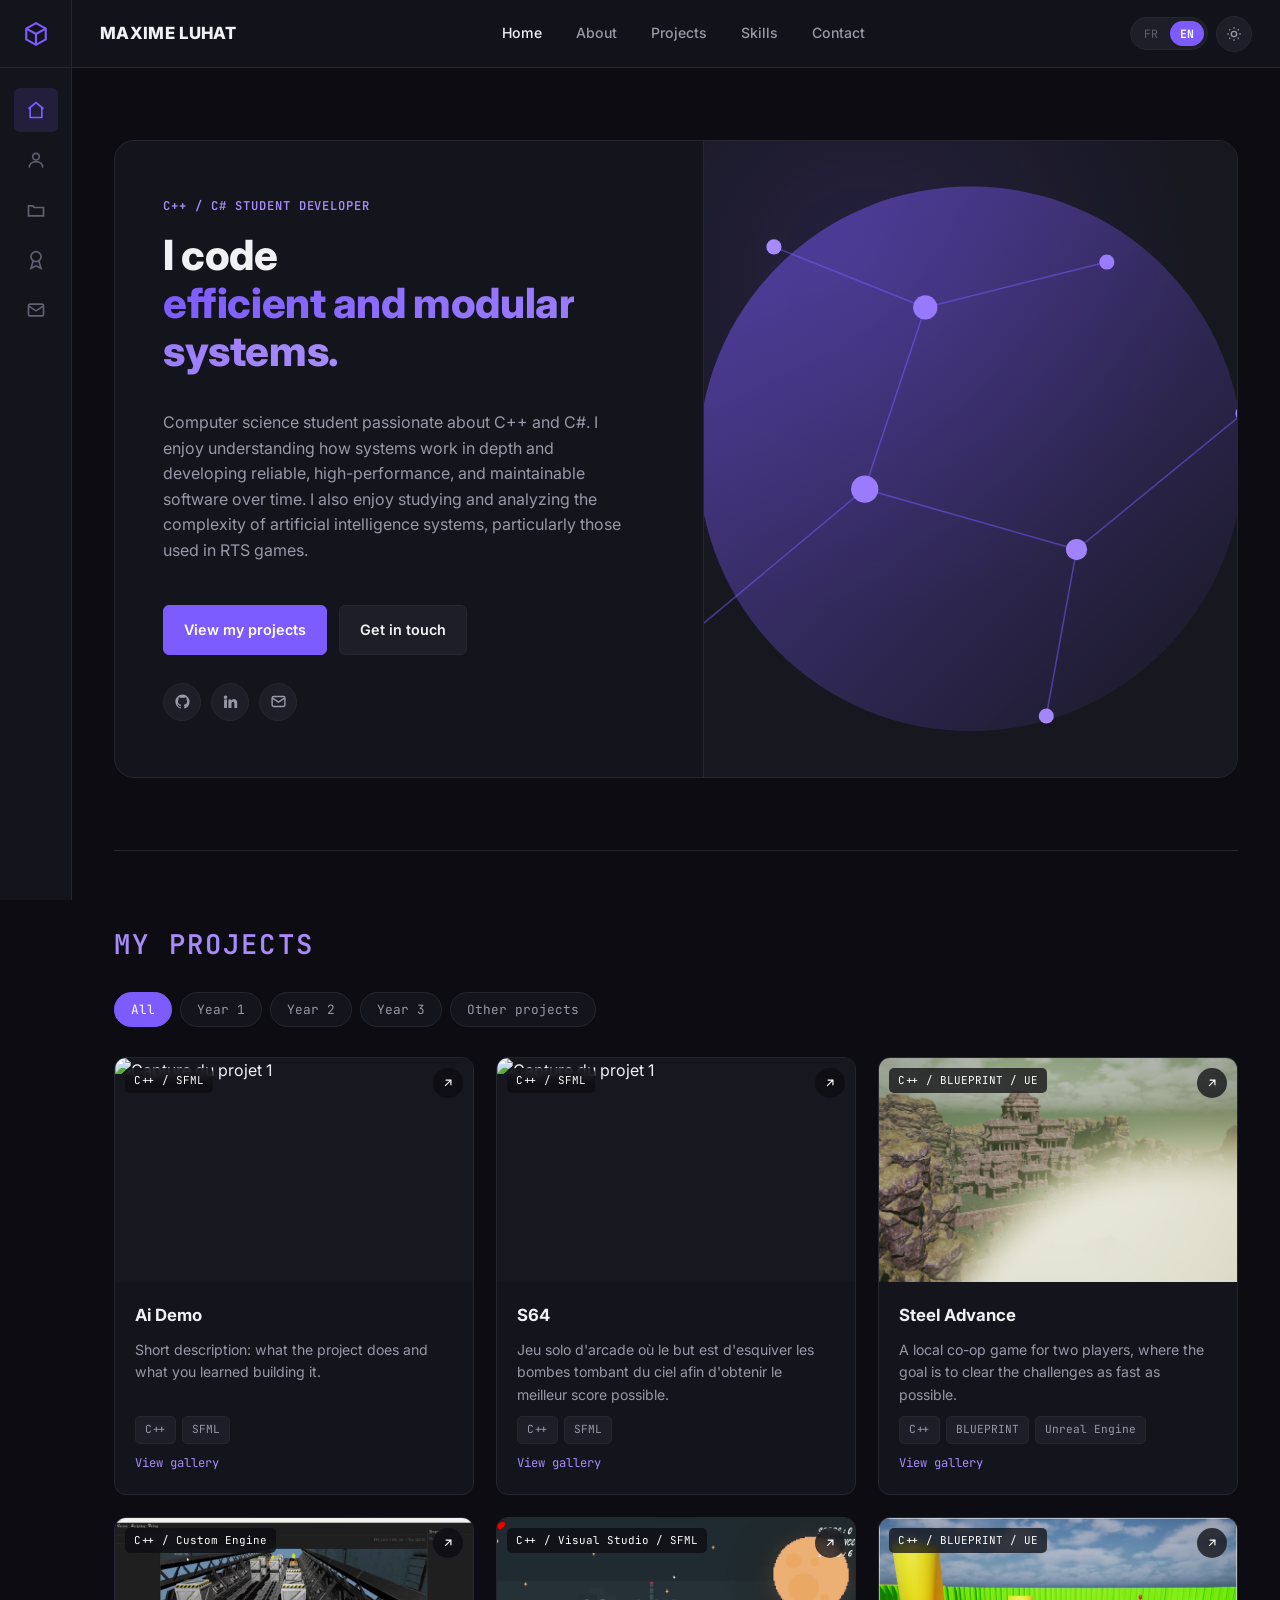
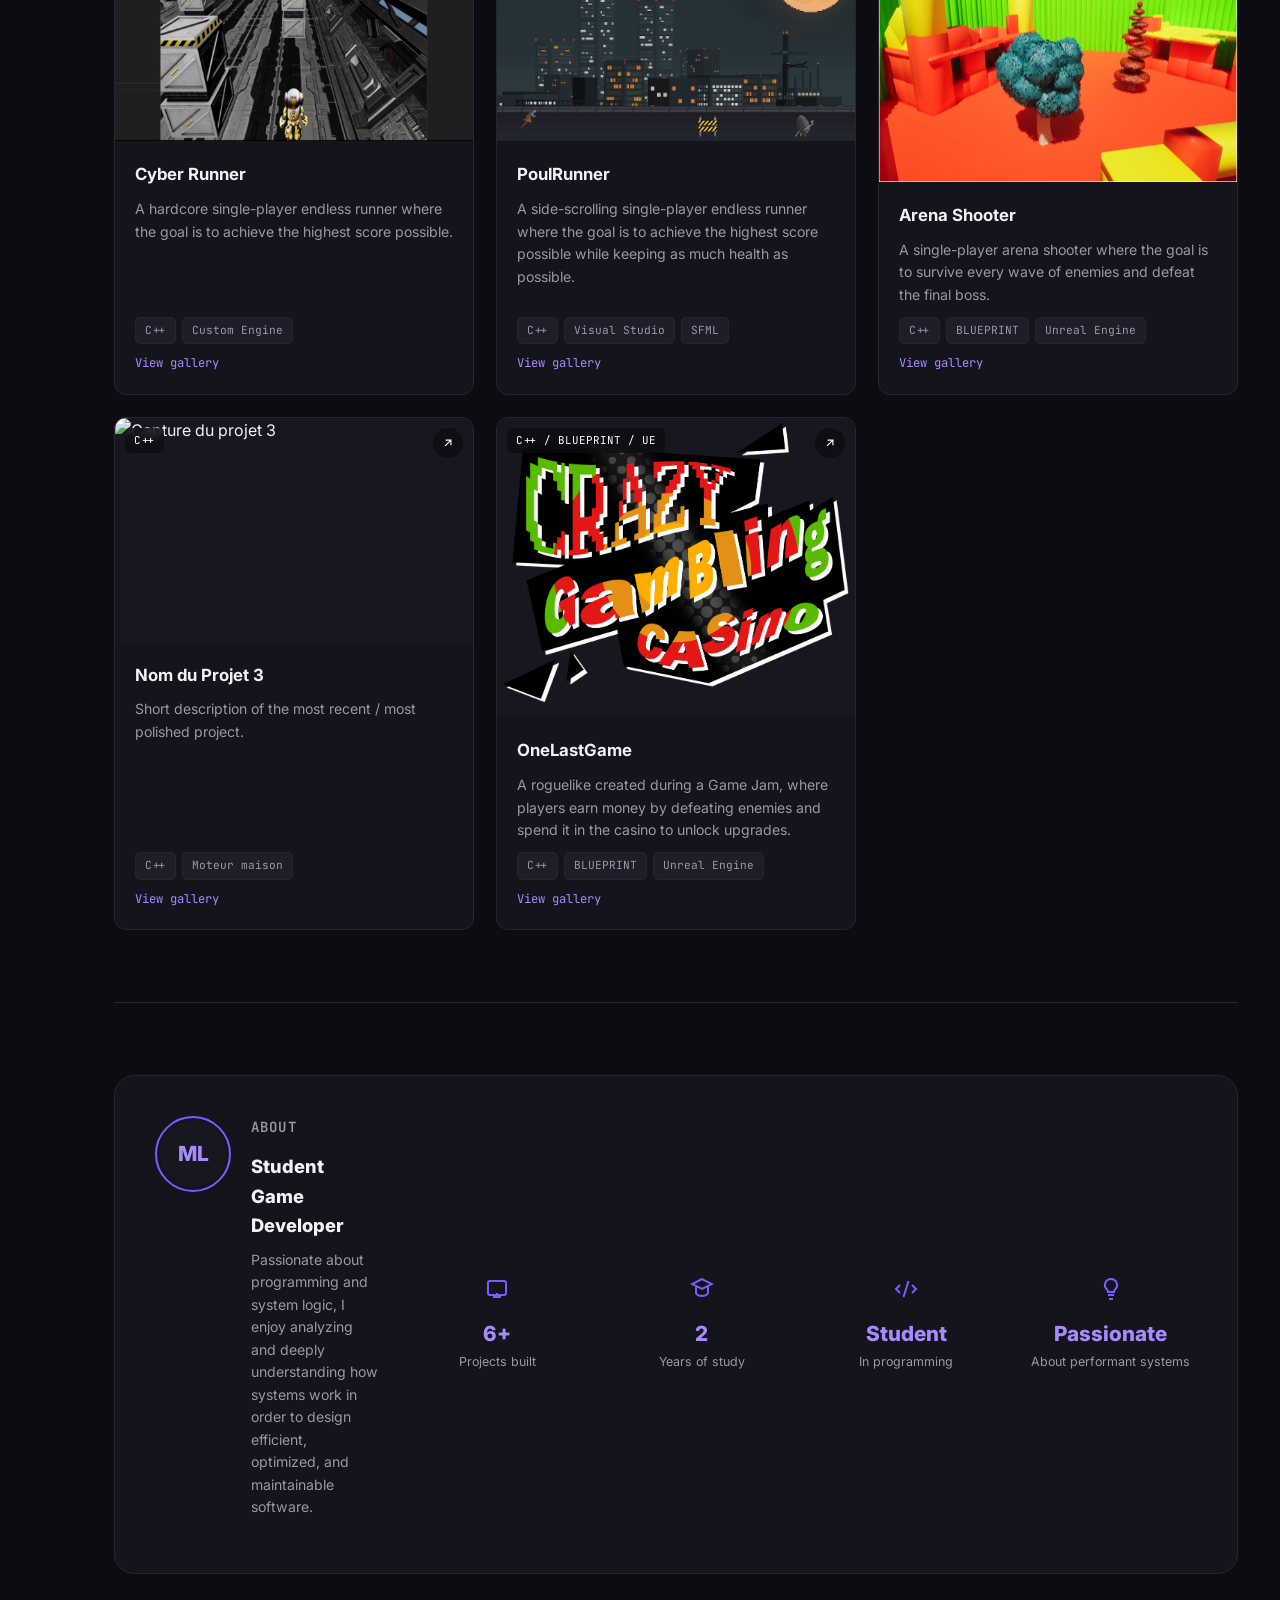
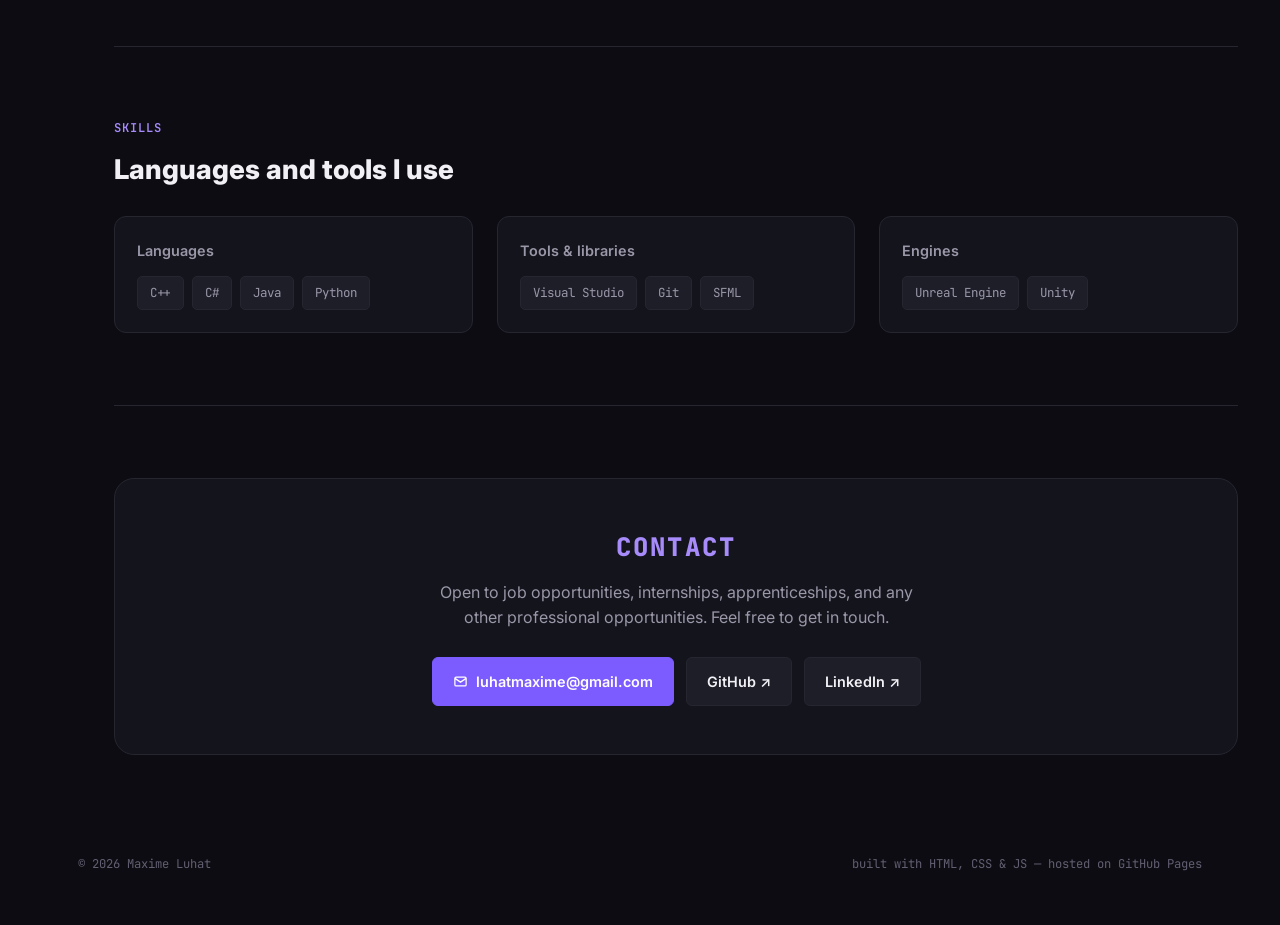
==== index.html @ df5ea6ba "Update project details and add new projects" ====
<!DOCTYPE html>
<html lang="fr">
<head>
<meta charset="UTF-8">
<meta name="viewport" content="width=device-width, initial-scale=1.0">
<title>Maxime Luhat — Développeur C++ / C#</title>
<meta name="description" content="Portfolio de Maxime Luhat — projets réalisés en C++ et C# durant mes années d'études.">

<link rel="preconnect" href="https://fonts.googleapis.com">
<link rel="preconnect" href="https://fonts.gstatic.com" crossorigin>
<link href="https://fonts.googleapis.com/css2?family=Inter:wght@400;500;600;700;800&family=JetBrains+Mono:wght@400;500;600;700&display=swap" rel="stylesheet">

<link rel="stylesheet" href="style.css">
</head>
<body>


<aside class="sidebar">
  <div class="sidebar-logo">
    <svg viewBox="0 0 24 24" fill="none" stroke="currentColor" stroke-width="2"><path d="M12 2 3 7v10l9 5 9-5V7z"/><path d="M3 7l9 5 9-5M12 12v10"/></svg>
  </div>
  <nav class="sidebar-nav" aria-label="Navigation rapide">
    <a class="side-link active" href="#hero" data-target="hero" aria-label="Accueil">
      <svg viewBox="0 0 24 24" fill="none" stroke="currentColor" stroke-width="2"><path d="M3 10.5 12 3l9 7.5"/><path d="M5 9.5V21h14V9.5"/></svg>
    </a>
    <a class="side-link" href="#about" data-target="about" aria-label="À propos">
      <svg viewBox="0 0 24 24" fill="none" stroke="currentColor" stroke-width="2"><circle cx="12" cy="8" r="4"/><path d="M4 21c0-4.4 3.6-7 8-7s8 2.6 8 7"/></svg>
    </a>
    <a class="side-link" href="#projects" data-target="projects" aria-label="Projets">
      <svg viewBox="0 0 24 24" fill="none" stroke="currentColor" stroke-width="2"><path d="M3 7h5l2 2h11v10H3z"/></svg>
    </a>
    <a class="side-link" href="#skills" data-target="skills" aria-label="Compétences">
      <svg viewBox="0 0 24 24" fill="none" stroke="currentColor" stroke-width="2"><circle cx="12" cy="8" r="6"/><path d="M8.5 13.5 6 22l6-3 6 3-2.5-8.5"/></svg>
    </a>
    <a class="side-link" href="#contact" data-target="contact" aria-label="Contact">
      <svg viewBox="0 0 24 24" fill="none" stroke="currentColor" stroke-width="2"><rect x="3" y="5" width="18" height="14" rx="2"/><path d="m3 7 9 6 9-6"/></svg>
    </a>
  </nav>
</aside>


<header class="topbar">
  <div class="brand">MAXIME LUHAT</div>

  <nav class="topnav" aria-label="Navigation principale">
    <a href="#hero" data-target="hero" class="active" data-i18n="nav.home">Accueil</a>
    <a href="#about" data-target="about" data-i18n="nav.about">À propos</a>
    <a href="#projects" data-target="projects" data-i18n="nav.projects">Projets</a>
    <a href="#skills" data-target="skills" data-i18n="nav.skills">Compétences</a>
    <a href="#contact" data-target="contact" data-i18n="nav.contact">Contact</a>
  </nav>

  <div class="topbar-actions">
    <div class="lang-group" role="group" aria-label="Choix de la langue">
      <button class="lang-btn active" data-lang="fr" aria-pressed="true">FR</button>
      <button class="lang-btn" data-lang="en" aria-pressed="false">EN</button>
    </div>
    <button class="icon-btn" id="themeToggle" aria-label="Changer de thème">
      <svg viewBox="0 0 24 24" fill="none" stroke="currentColor" stroke-width="2"><circle cx="12" cy="12" r="4"/><path d="M12 2v2M12 20v2M4.9 4.9l1.4 1.4M17.7 17.7l1.4 1.4M2 12h2M20 12h2M4.9 19.1l1.4-1.4M17.7 6.3l1.4-1.4"/></svg>
    </button>
    <button class="menu-toggle" id="menuToggle" aria-label="Ouvrir le menu">
      <svg viewBox="0 0 24 24" fill="none" stroke="currentColor" stroke-width="2"><path d="M3 6h18M3 12h18M3 18h18"/></svg>
    </button>
  </div>
</header>

<main>
  <div class="wrap">


    <section id="hero">
      <div class="hero-panel">
        <div class="hero-text">
          <p class="eyebrow" data-i18n="hero.eyebrow">étudiant développeur c++ / c#</p>
          <h1 class="hero-title">
            <span data-i18n="hero.titleLine1">Je programme des</span><br>
            <span class="accent" data-i18n="hero.titleLine2">systèmes efficaces et modulaires</span>
          </h1>
          <p class="hero-desc" data-i18n="hero.desc">
           Étudiant en développement, passionné par le C++ et le C#. J'aime comprendre le fonctionnement des systèmes en profondeur et développer des programmes fiables, performants et maintenables dans le temps. 
           J'apprécie également étudier et analyser la complexité des logiques d'intelligence artificielle, en particulier celles des RTS.
          </p>

          <div class="cta-row">
            <a class="btn primary" href="#projects" data-target="projects" data-i18n="hero.ctaProjects">
              Voir mes projets
              <svg viewBox="0 0 24 24" fill="none" stroke="currentColor" stroke-width="2"><path d="M5 12h14M13 6l6 6-6 6"/></svg>
            </a>
            <a class="btn" href="#contact" data-target="contact" data-i18n="hero.ctaContact">
              Me contacter
              <svg viewBox="0 0 24 24" fill="none" stroke="currentColor" stroke-width="2"><rect x="3" y="5" width="18" height="14" rx="2"/><path d="m3 7 9 6 9-6"/></svg>
            </a>
          </div>

          <div class="social-row">
            <a href="https://github.com/Et3Aracno" target="_blank" rel="noopener" aria-label="GitHub">
              <svg viewBox="0 0 24 24" fill="currentColor"><path d="M12 2C6.48 2 2 6.58 2 12.25c0 4.53 2.87 8.37 6.84 9.73.5.1.68-.22.68-.5v-1.94c-2.78.62-3.37-1.36-3.37-1.36-.46-1.2-1.11-1.52-1.11-1.52-.91-.64.07-.63.07-.63 1 .07 1.53 1.05 1.53 1.05.9 1.57 2.34 1.12 2.91.86.09-.66.35-1.12.63-1.38-2.22-.26-4.56-1.14-4.56-5.06 0-1.12.39-2.03 1.03-2.75-.1-.26-.45-1.31.1-2.72 0 0 .84-.28 2.75 1.05a9.3 9.3 0 0 1 5 0c1.91-1.33 2.75-1.05 2.75-1.05.55 1.41.2 2.46.1 2.72.64.72 1.03 1.63 1.03 2.75 0 3.93-2.34 4.79-4.57 5.05.36.32.68.94.68 1.9v2.82c0 .28.18.61.69.5A10.26 10.26 0 0 0 22 12.25C22 6.58 17.52 2 12 2z"/></svg>
            </a>
            <a href="https://linkedin.com/in/maxime-luhat-8058b531a" target="_blank" rel="noopener" aria-label="LinkedIn">
              <svg viewBox="0 0 24 24" fill="currentColor"><path d="M4.98 3.5a2.5 2.5 0 1 1 0 5 2.5 2.5 0 0 1 0-5zM3 9h4v12H3zM9 9h3.8v1.7h.1c.53-.95 1.83-1.95 3.77-1.95 4.03 0 4.78 2.55 4.78 5.87V21h-4v-5.7c0-1.36-.02-3.1-1.9-3.1-1.9 0-2.2 1.47-2.2 3v5.8H9z"/></svg>
            </a>
            <a href="mailto:luhatmaxime@gmail.com" aria-label="Email">
              <svg viewBox="0 0 24 24" fill="none" stroke="currentColor" stroke-width="2"><rect x="3" y="5" width="18" height="14" rx="2"/><path d="m3 7 9 6 9-6"/></svg>
            </a>
          </div>
        </div>

        <div class="hero-visual" aria-hidden="true">
          <svg viewBox="0 0 500 420" preserveAspectRatio="xMidYMid slice">
            <defs>
              <linearGradient id="g1" x1="0" y1="0" x2="1" y2="1">
                <stop offset="0" stop-color="#7c5cff" stop-opacity="0.55"/>
                <stop offset="1" stop-color="#7c5cff" stop-opacity="0"/>
              </linearGradient>
            </defs>
            <g opacity="0.5" stroke="#7c5cff" stroke-width="1">
              <line x1="60" y1="330" x2="180" y2="230"/>
              <line x1="180" y1="230" x2="320" y2="270"/>
              <line x1="180" y1="230" x2="220" y2="110"/>
              <line x1="320" y1="270" x2="430" y2="180"/>
              <line x1="220" y1="110" x2="340" y2="80"/>
              <line x1="220" y1="110" x2="120" y2="70"/>
              <line x1="320" y1="270" x2="300" y2="380"/>
            </g>
            <g fill="#a78bfa">
              <circle cx="60" cy="330" r="6"/>
              <circle cx="180" cy="230" r="9"/>
              <circle cx="320" cy="270" r="7"/>
              <circle cx="430" cy="180" r="5"/>
              <circle cx="220" cy="110" r="8"/>
              <circle cx="340" cy="80" r="5"/>
              <circle cx="120" cy="70" r="5"/>
              <circle cx="300" cy="380" r="5"/>
            </g>
            <circle cx="250" cy="210" r="180" fill="url(#g1)"/>
          </svg>
        </div>
      </div>
    </section>


    <section id="projects" class="section-border">
      <p class="eyebrow" data-i18n="projects.eyebrow" style="font-size: 1.7rem;">mes projets</p>

      <div class="filter-row" role="group" aria-label="Filtrer par année">
        <button class="filter-btn active" data-year="all" data-i18n="filter.all">Tous</button>
        <button class="filter-btn" data-year="1" data-i18n="filter.year1">Année 1</button>
        <button class="filter-btn" data-year="2" data-i18n="filter.year2">Année 2</button>
        <button class="filter-btn" data-year="3" data-i18n="filter.year3">Année 3</button>
        <button class="filter-btn" data-year="autre" data-i18n="filter.other">Autres projets</button>
      </div>

      <div class="project-grid" id="projectGrid">

        <!-- Projet — Année 1 -->
        <article class="project-card" data-year="1">
          <div class="project-thumb">
            <img src="Assets/Ai GamePic.png" alt="Capture du projet 1">
            <span class="badge">C++ / SFML</span>
            <a class="ext-link" href="https://github.com/Et3Aracno/IA.git" target="_blank" rel="noopener" aria-label="Voir le dépôt GitHub">
              <svg viewBox="0 0 24 24" fill="none" stroke="currentColor" stroke-width="2"><path d="M7 17 17 7M8 7h9v9"/></svg>
            </a>
          </div>
          <div class="project-body">
          <h3>Ai Demo</h3>
            <p data-i18n="year1.p1.desc">Jeu solo mettant en œuvre différents comportements d’intelligence artificielle, notamment les Behavior Trees (BT), les Finite State Machines (FSM) et le pathfinding.</p>
            <div class="tag-row">
              <span class="tag">C++</span>
              <span class="tag">SFML</span>
            </div>
            <details>
              <summary class="media-toggle" data-i18n="projects.gallery">Voir la galerie</summary>
              <div class="project-media">
                <video src="Assets/Ai Game Demo.mp4" controls width="500"></video>
              </div>
            </details>
          </div>
        </article>


               <article class="project-card" data-year="1">
          <div class="project-thumb">
            <img src="Assets/S64 MainMenu.png" alt="Capture du projet 1">
            <span class="badge">C++ / SFML</span>
            <a class="ext-link" href="https://github.com/Et3Aracno/S64-BOMB-DODGE.git" target="_blank" rel="noopener" aria-label="Voir le dépôt GitHub">
              <svg viewBox="0 0 24 24" fill="none" stroke="currentColor" stroke-width="2"><path d="M7 17 17 7M8 7h9v9"/></svg>
            </a>
          </div>
          <div class="project-body">
          <h3>S64</h3>
            <p data-i18n="year1.p2.desc">Jeu solo d'arcade où le but est d'esquiver les bombes tombant du ciel afin d'obtenir le meilleur score possible. </p>
            <div class="tag-row">
              <span class="tag">C++</span>
              <span class="tag">SFML</span>
            </div>
            <details>
              <summary class="media-toggle" data-i18n="projects.gallery">Voir la galerie</summary>
              <div class="project-media">
                <video src="Assets/S64 Game Demo.mp4" controls width="500"></video>
                <img src="Assets/S64 InGamePic.png" alt="Map part 1" width="500" >
                <img src="Assets/S64 GameOver.png" alt="Map part 1" width="500" >
              </div>
            </details>
          </div>
        </article>

        

        <!-- Projet — Année 2 -->
        <article class="project-card" data-year="2">
          <div class="project-thumb">
            <img src="Assets/Map-2.png" alt="Map picture">
            <span class="badge">C++ / BLUEPRINT / UE </span>
            <a class="ext-link" href="https://github.com/Et3Aracno/Maxime-Luhat-Multi.git" target="_blank" rel="noopener" aria-label="Voir le dépôt GitHub">
              <svg viewBox="0 0 24 24" fill="none" stroke="currentColor" stroke-width="2"><path d="M7 17 17 7M8 7h9v9"/></svg>
            </a>
          </div>
          <div class="project-body">
            <h3>Steel Advance</h3>
            <p data-i18n="year2.p1.desc">Jeu coopératif en local à deux joueurs, où le but est d'enchaîner les épreuves le plus vite possible.</p>
            <div class="tag-row">
              <span class="tag">C++</span>
              <span class="tag">BLUEPRINT</span>
               <span class="tag">Unreal Engine</span>
            </div>
            <details>
              <summary class="media-toggle" data-i18n="projects.gallery">Voir la galerie</summary>
              <div class="project-media">
                    <video src="Assets/DEMO-MultiCoop.mp4" controls width="500"></video>
                    <video src="Assets/Skin-Demo.mp4" controls width="500"></video>
                    <img src="Assets/Map-1.png" alt="Map part 1" width="500" >
                    <img src="Assets/Skins.png" alt="Skin Preview Picture" width="500">
              </div>
            </details>
          </div>
        </article>


           <article class="project-card" data-year="2">
          <div class="project-thumb">
            <img src="Assets/Cyber Runner InGamePic.png" alt="Map picture">
            <span class="badge">C++ / Custom Engine</span>
            <a class="ext-link" href="https://github.com/Et3Aracno/Cyber_Runner.git" target="_blank" rel="noopener" aria-label="Voir le dépôt GitHub">
              <svg viewBox="0 0 24 24" fill="none" stroke="currentColor" stroke-width="2"><path d="M7 17 17 7M8 7h9v9"/></svg>
            </a>
          </div>
          <div class="project-body">
            <h3>Cyber Runner</h3>
            <p data-i18n="year2.p2.desc">Jeu solo de type endless runner hardcore où l'objectif est d'obtenir le meilleur score possible.</p>
            <div class="tag-row">
              <span class="tag">C++</span>
              <span class="tag">Custom Engine</span>
            </div>
            <details>
              <summary class="media-toggle" data-i18n="projects.gallery">Voir la galerie</summary>
              <div class="project-media">
                    <video src="Assets/Cyber-Runner-Demo.mp4" controls width="500"></video>
                    <img src="Assets/Cyber Runner GameOver.png" alt="GameOver" width="500">
              </div>
            </details>
          </div>
        </article>
        
           <article class="project-card" data-year="2">
          <div class="project-thumb">
            <img src="Assets/PoulRunner InGamePic.png" alt="Map picture">
            <span class="badge">C++ / Visual Studio / SFML </span>
            <a class="ext-link" href="https://github.com/Et3Aracno/PoulRunner.git" target="_blank" rel="noopener" aria-label="Voir le dépôt GitHub">
              <svg viewBox="0 0 24 24" fill="none" stroke="currentColor" stroke-width="2"><path d="M7 17 17 7M8 7h9v9"/></svg>
            </a>
          </div>
          <div class="project-body">
            <h3>PoulRunner</h3>
            <p data-i18n="year2.p3.desc">Jeu solo de type endless runner horizontal où l'objectif est d'obtenir le meilleur score possible tout en conservant le plus de points de vie possible.</p>
            <div class="tag-row">
              <span class="tag">C++</span>
              <span class="tag">Visual Studio</span>
              <span class="tag">SFML</span>
            </div>
            <details>
              <summary class="media-toggle" data-i18n="projects.gallery">Voir la galerie</summary>
              <div class="project-media">
                    <video src="Assets/PoulRunner-Demo.mp4" controls width="500"></video>
                    <img src="Assets/PoulRunner Main Menu.png" alt="Main Menu" width="500">
                    <img src="Assets/PoulRunner InGame Menu.png" alt="In Game Menu" width="500">
                    <img src="Assets/PoulRunner GameOver.png" alt="In Game Menu" width="500">
              </div>
            </details>
          </div>
        </article>

        
<article class="project-card" data-year="2">
          <div class="project-thumb">
            <img src="Assets/ArenaPreview.png" alt="Map picture">
            <span class="badge">C++ / BLUEPRINT / UE  </span>
            <a class="ext-link" href="https://github.com/Et3Aracno/ArenaShooter_2025.git" target="_blank" rel="noopener" aria-label="Voir le dépôt GitHub">
              <svg viewBox="0 0 24 24" fill="none" stroke="currentColor" stroke-width="2"><path d="M7 17 17 7M8 7h9v9"/></svg>
            </a>
          </div>
          <div class="project-body">
            <h3>Arena Shooter</h3>
            <p data-i18n="year2.p4.desc">Jeu solo de type arena shooter où l'objectif est de vaincre toutes les vagues d'ennemis ainsi que le boss final.</p>
            <div class="tag-row">
              <span class="tag">C++</span>
              <span class="tag">BLUEPRINT</span>
              <span class="tag">Unreal Engine</span>
            </div>
            <details>
              <summary class="media-toggle" data-i18n="projects.gallery">Voir la galerie</summary>
              <div class="project-media">
                    <video src="Assets/Boss.mp4" controls width="500"></video>
                    <video src="Assets/WAVE.mp4" controls width="500"></video>
                    <img src="Assets/BossMap.png" alt="Main Menu" width="500">
                    <img src="Assets/WaveMap.png" alt="In Game Menu" width="500">
              </div>
            </details>
          </div>
        </article>

        
        <!-- Projet — Année 3 -->
        <article class="project-card" data-year="3">
          <div class="project-thumb">
            <img src="assets/annee3-projet1-1.jpg" alt="Capture du projet 3">
            <span class="badge">C++</span>
            <a class="ext-link" href="https://github.com/ton-pseudo/nom-du-repo" target="_blank" rel="noopener" aria-label="Voir le dépôt GitHub">
              <svg viewBox="0 0 24 24" fill="none" stroke="currentColor" stroke-width="2"><path d="M7 17 17 7M8 7h9v9"/></svg>
            </a>
          </div>
          <div class="project-body">
            <h3>Nom du Projet 3</h3>
            <p data-i18n="year3.p1.desc">Courte description du projet le plus récent / le plus abouti.</p>
            <div class="tag-row">
              <span class="tag">C++</span>
              <span class="tag">Moteur maison</span>
            </div>
            <details>
              <summary class="media-toggle" data-i18n="projects.gallery">Voir la galerie</summary>
              <div class="project-media">
                <video controls src="assets/annee3-projet1-demo.mp4"></video>
              </div>
            </details>
          </div>
        </article>

        <!-- Projet — Autres projets (perso, hors cursus) -->
        <article class="project-card" data-year="autre">
          <div class="project-thumb">
            <img src="Assets/OneLastGame Logo.png" alt="Capture du projet perso">
            <span class="badge">C++ / BLUEPRINT / UE  </span>
            <a class="ext-link" href="https://github.com/Et3Aracno/OneLastGame.git" target="_blank" rel="noopener" aria-label="Voir le dépôt GitHub">
              <svg viewBox="0 0 24 24" fill="none" stroke="currentColor" stroke-width="2"><path d="M7 17 17 7M8 7h9v9"/></svg>
            </a>
          </div>
          <div class="project-body">
            <h3>OneLastGame</h3>
            <p data-i18n="other.p1.desc">Roguelike développé dans le cadre d'une Game Jam, où le joueur doit éliminer un maximum d'ennemis afin de gagner de l'argent à dépenser dans le casino pour obtenir des améliorations.</p>
            <div class="tag-row">
              <span class="tag">C++</span>
              <span class="tag">BLUEPRINT</span>
              <span class="tag">Unreal Engine</span>
            </div>
            <details>
              <summary class="media-toggle" data-i18n="projects.gallery">Voir la galerie</summary>
              <div class="project-media">
                <video src="Assets/OneLastGame Demo1.mp4" controls width="500"></video>
                <video src="Assets/OneLastGame Demo2.mp4" controls width="500"></video>
              </div>
            </details>
          </div>
        </article>
           
      </div>
    </section>

    <section id="about" class="section-border">
      <div class="about-panel">
        <div class="about-main">
          <div class="avatar"><div class="avatar-inner">ML</div></div>
          <div>
            <p class="eyebrow" data-i18n="about.eyebrow">à propos</p>
            <h3 data-i18n="about.title">Étudiant développeur de jeux vidéo</h3>
            <p data-i18n="about.desc">Passionné par la programmation et la logique des systèmes, j'aime analyser et comprendre leur fonctionnement en profondeur afin de concevoir des programmes efficaces, optimisés et maintenables.</p>
          </div>
        </div>

        <div class="stat">
          <svg viewBox="0 0 24 24" fill="none" stroke="currentColor" stroke-width="2"><rect x="3" y="4" width="18" height="14" rx="2"/><path d="M8 20h8M12 16v4"/></svg>
          <div class="num">6+</div>
          <div class="label" data-i18n="about.stat1">Projets réalisés</div>
        </div>
        <div class="stat">
          <svg viewBox="0 0 24 24" fill="none" stroke="currentColor" stroke-width="2"><path d="M12 2 2 7l10 5 10-5-10-5z"/><path d="M6 10v6c0 1.5 3 3 6 3s6-1.5 6-3v-6"/></svg>
          <div class="num">2</div>
          <div class="label" data-i18n="about.stat2">Années d'études</div>
        </div>
        <div class="stat">
          <svg viewBox="0 0 24 24" fill="none" stroke="currentColor" stroke-width="2"><path d="m18 16 4-4-4-4M6 8l-4 4 4 4M14.5 4l-5 16"/></svg>
          <div class="num" data-i18n="about.stat3num">Étudiant</div>
          <div class="label" data-i18n="about.stat3">En programmation</div>
        </div>
        <div class="stat">
          <svg viewBox="0 0 24 24" fill="none" stroke="currentColor" stroke-width="2"><path d="M9 18h6M10 22h4M12 2a6 6 0 0 0-4 10.5c.6.6 1 1.4 1 2.5h6c0-1.1.4-1.9 1-2.5A6 6 0 0 0 12 2z"/></svg>
          <div class="num" data-i18n="about.stat4num">Passionné</div>
          <div class="label" data-i18n="about.stat4">Par les systèmes performants</div>
        </div>
      </div>
    </section>

    
    <section id="skills" class="section-border">
      <p class="eyebrow" data-i18n="skills.eyebrow">compétences</p>
      <div class="section-head">
        <h2 data-i18n="skills.title">Langages et outils que j'utilise</h2>
      </div>

      <div class="skills-grid">
        <div class="skill-group">
          <h3 data-i18n="skills.langages">Langages</h3>
          <div class="skill-pills">
            <span class="tag">C++</span>
            <span class="tag">C#</span>
            <span class="tag">Java</span>
            <span class="tag">Python</span>
          </div>
        </div>
        <div class="skill-group">
          <h3 data-i18n="skills.outils">Outils &amp; bibliothèques</h3>
          <div class="skill-pills">
            <span class="tag">Visual Studio</span>
            <span class="tag">Git</span>
            <span class="tag">SFML</span>
          </div>
        </div>
        <div class="skill-group">
          <h3 data-i18n="skills.moteurs">Moteurs</h3>
          <div class="skill-pills">
            <span class="tag">Unreal Engine</span>
            <span class="tag">Unity</span>
          </div>
        </div>
      </div>
    </section>

   
    <section id="contact" class="section-border">
      <div class="contact-panel">
        <h2 class="eyebrow" data-i18n="contact.eyebrow">contact</h2>
        <p data-i18n="contact.desc">Ouvert aux opportunités, aux stages, aux alternances ainsi qu'à toute autre proposition professionnelle. N'hésitez pas à me contacter.</p>
        <div class="contact-links">
          <a class="btn primary" href="luhatmaxime@gmail.com">
            <svg viewBox="0 0 24 24" fill="none" stroke="currentColor" stroke-width="2"><rect x="3" y="5" width="18" height="14" rx="2"/><path d="m3 7 9 6 9-6"/></svg>
            luhatmaxime@gmail.com
          </a>
          <a class="btn" href="https://github.com/Et3Aracno" target="_blank" rel="noopener">GitHub ↗</a>
          <a class="btn" href="https://linkedin.com/in/maxime-luhat-8058b531a" target="_blank" rel="noopener">LinkedIn ↗</a>
        </div>
      </div>
    </section>

  </div>
</main>

<footer>
  <div class="wrap" style="display:flex; justify-content:space-between; flex-wrap:wrap; gap:8px; width:100%;">
    <span>© <span id="year"></span> Maxime Luhat</span>
    <span data-i18n="footer.built">construit avec HTML, CSS &amp; JS — hébergé sur GitHub Pages</span>
  </div>
</footer>
     
<script src="lang.js"></script>
<script src="script.js"></script>
</body>
</html>
---- style.css ----
:root{
  --bg: #0c0c12;
  --bg-elevated: #14141c;
  --bg-card: #17171f;
  --bg-hover: #1e1e29;
  --border: #262631;
  --text: #f1f0f5;
  --text-muted: #9a97a8;
  --text-dim: #635f72;
  --accent: #7c5cff;
  --accent-2: #a78bfa;
  --accent-soft: rgba(124,92,255,0.14);
  --accent-contrast: #ffffff;

  --font-heading: 'Inter', sans-serif;
  --font-body: 'Inter', sans-serif;
  --font-mono: 'JetBrains Mono', monospace;

  --radius-sm: 6px;
  --radius: 12px;
  --radius-lg: 20px;
  --maxw: 1180px;
  --sidebar-w: 72px;
  --topbar-h: 68px;
}

html[data-theme="light"]{
  --bg: #f7f6fb;
  --bg-elevated: #ffffff;
  --bg-card: #ffffff;
  --bg-hover: #f0eef9;
  --border: #e4e1ee;
  --text: #1a1825;
  --text-muted: #635f72;
  --text-dim: #9a97a8;
  --accent: #6d3ff5;
  --accent-2: #7c5cff;
  --accent-soft: rgba(109,63,245,0.09);
  --accent-contrast: #ffffff;
}

*{ box-sizing:border-box; }
html{ scroll-behavior:smooth; }
@media (prefers-reduced-motion: reduce){
  html{ scroll-behavior:auto; }
  *{ animation-duration:0.001ms !important; transition-duration:0.001ms !important; }
}

body{
  margin:0;
  background:var(--bg);
  color:var(--text);
  font-family:var(--font-body);
  line-height:1.6;
  transition:background 0.2s ease, color 0.2s ease;
}

a{ color:inherit; text-decoration:none; }
a:focus-visible, button:focus-visible{
  outline:2px solid var(--accent);
  outline-offset:3px;
  border-radius:4px;
}
button{ font-family:inherit; cursor:pointer; }

img, video{ max-width:100%; display:block; }


.sidebar{
  position:fixed;
  top:0; left:0; bottom:0;
  width:var(--sidebar-w);
  background:var(--bg-elevated);
  border-right:1px solid var(--border);
  display:flex;
  flex-direction:column;
  align-items:center;
  z-index:100;
}
.sidebar-logo{
  display:flex; align-items:center; justify-content:center;
  width:100%;
  height:var(--topbar-h);
  border-bottom:1px solid var(--border);
}
.sidebar-logo svg{ width:26px; height:26px; color:var(--accent); }
.sidebar-nav{
  display:flex;
  flex-direction:column;
  gap:6px;
  padding-top:20px;
}
.side-link{
  width:44px; height:44px;
  display:flex; align-items:center; justify-content:center;
  border-radius:var(--radius-sm);
  background:transparent;
  border:none;
  color:var(--text-dim);
}
.side-link svg{ width:20px; height:20px; }
.side-link:hover{ color:var(--text); background:var(--bg-hover); }
.side-link.active{ color:var(--accent); background:var(--accent-soft); }


.topbar{
  position:fixed;
  top:0;
  left:var(--sidebar-w);
  right:0;
  height:var(--topbar-h);
  z-index:90;
  display:flex;
  align-items:center;
  justify-content:space-between;
  padding:0 28px;
  background:color-mix(in srgb, var(--bg-elevated) 92%, transparent);
  backdrop-filter:blur(10px);
  border-bottom:1px solid var(--border);
}
.brand{
  font-family:var(--font-heading);
  font-weight:800;
  font-size:1.05rem;
  letter-spacing:0.02em;
  display:flex;
  align-items:center;
  gap:8px;
}
.brand .dot{ color:var(--accent); }

.topnav{ display:flex; gap:6px; }
.topnav a{
  font-size:0.88rem;
  font-weight:500;
  color:var(--text-muted);
  padding:8px 14px;
  border-radius:var(--radius-sm);
}
.topnav a:hover{ color:var(--text); background:var(--bg-hover); }
.topnav a.active{ color:var(--text); }

.topbar-actions{ display:flex; align-items:center; gap:8px; }
.icon-btn{
  width:36px; height:36px;
  display:flex; align-items:center; justify-content:center;
  border-radius:50%;
  background:var(--bg-hover);
  border:1px solid var(--border);
  color:var(--text-muted);
}
.icon-btn svg{ width:16px; height:16px; }
.icon-btn:hover{ color:var(--text); }

.lang-group{
  display:flex; gap:2px;
  background:var(--bg-hover);
  border:1px solid var(--border);
  border-radius:20px;
  padding:3px;
}
.lang-btn{
  font-family:var(--font-mono);
  font-size:0.72rem;
  color:var(--text-dim);
  background:transparent;
  border:none;
  padding:5px 10px;
  border-radius:16px;
}
.lang-btn.active{ background:var(--accent); color:#fff; font-weight:700; }

.menu-toggle{ display:none; }


main{
  margin-left:var(--sidebar-w);
  padding-top:var(--topbar-h);
}
.wrap{ max-width:var(--maxw); margin:0 auto; padding:0 28px; }

section{ padding:72px 0; }
.section-border{ border-top:1px solid var(--border); }

.eyebrow{
  font-family:var(--font-mono);
  font-size:0.76rem;
  font-weight:600;
  letter-spacing:0.08em;
  text-transform:uppercase;
  color:var(--accent-2);
  margin:0 0 10px;
}
h1,h2,h3{ font-family:var(--font-heading); margin:0; }


.hero-panel{
  background:var(--bg-elevated);
  border:1px solid var(--border);
  border-radius:var(--radius-lg);
  overflow:hidden;
  display:grid;
  grid-template-columns:1.1fr 1fr;
  align-items:stretch;
}
.hero-text{ padding:56px 48px; display:flex; flex-direction:column; justify-content:center; }
.hero-title{
  font-size:2.6rem;
  font-weight:800;
  line-height:1.15;
  letter-spacing:-0.01em;
  margin:6px 0 18px;
}
.hero-title .accent{
  background:linear-gradient(90deg, var(--accent), var(--accent-2));
  -webkit-background-clip:text;
  background-clip:text;
  color:transparent;
}
.hero-desc{ color:var(--text-muted); max-width:46ch; font-size:1rem; }

.cta-row{ display:flex; gap:12px; margin-top:26px; flex-wrap:wrap; }
.btn{
  font-size:0.9rem;
  font-weight:600;
  padding:12px 20px;
  border-radius:var(--radius-sm);
  border:1px solid var(--border);
  color:var(--text);
  background:var(--bg-hover);
  display:inline-flex; align-items:center; gap:8px;
}
.btn svg{ width:15px; height:15px; }
.btn:hover{ border-color:var(--accent); }
.btn.primary{ background:var(--accent); color:#fff; border-color:var(--accent); }
.btn.primary:hover{ filter:brightness(1.08); }

.social-row{ display:flex; gap:10px; margin-top:28px; }
.social-row a{
  width:38px; height:38px;
  display:flex; align-items:center; justify-content:center;
  border-radius:50%;
  background:var(--bg-hover);
  border:1px solid var(--border);
  color:var(--text-muted);
}
.social-row a svg{ width:17px; height:17px; }
.social-row a:hover{ color:var(--accent); border-color:var(--accent); }

.hero-visual{
  position:relative;
  background:
    radial-gradient(circle at 30% 20%, var(--accent-soft), transparent 55%),
    var(--bg-card);
  border-left:1px solid var(--border);
  min-height:380px;
}
.hero-visual svg{ width:100%; height:100%; display:block; }


.section-head{
  display:flex;
  align-items:flex-end;
  justify-content:space-between;
  flex-wrap:wrap;
  gap:12px;
  margin-bottom:8px;
}
.section-head h2{ font-size:1.7rem; font-weight:800; }
.section-link{ font-size:0.88rem; font-weight:600; color:var(--accent-2); white-space:nowrap; }
.section-link:hover{ text-decoration:underline; }

.filter-row{
  display:flex; gap:8px; flex-wrap:wrap;
  margin:26px 0 30px;
}
.filter-btn{
  font-family:var(--font-mono);
  font-size:0.8rem;
  padding:8px 16px;
  border-radius:20px;
  border:1px solid var(--border);
  background:var(--bg-elevated);
  color:var(--text-muted);
}
.filter-btn:hover{ color:var(--text); }
.filter-btn.active{ background:var(--accent); color:#fff; border-color:var(--accent); }

.project-grid{
  display:grid;
  grid-template-columns:repeat(3, 1fr);
  gap:22px;
}
.project-card{
  background:var(--bg-elevated);
  border:1px solid var(--border);
  border-radius:var(--radius);
  overflow:hidden;
  display:flex;
  flex-direction:column;
}
.project-thumb{ position:relative; aspect-ratio:16/10; background:var(--bg-card); }
.project-thumb img{ width:100%; height:100%; object-fit:cover; }
.badge{
  position:absolute; top:10px; left:10px;
  font-family:var(--font-mono);
  font-size:0.68rem;
  padding:4px 9px;
  border-radius:5px;
  background:rgba(12,12,18,0.75);
  color:#fff;
  backdrop-filter:blur(4px);
}
.ext-link{
  position:absolute; top:10px; right:10px;
  width:30px; height:30px;
  display:flex; align-items:center; justify-content:center;
  border-radius:50%;
  background:rgba(12,12,18,0.75);
  color:#fff;
  backdrop-filter:blur(4px);
}
.ext-link svg{ width:14px; height:14px; }
.ext-link:hover{ background:var(--accent); }

.project-body{ padding:20px; display:flex; flex-direction:column; gap:10px; flex:1; }
.project-body h3{ font-size:1.05rem; font-weight:700; }
.project-body p{ color:var(--text-muted); font-size:0.88rem; margin:0; flex:1; }

.tag-row{ display:flex; flex-wrap:wrap; gap:6px; }
.tag{
  font-family:var(--font-mono);
  font-size:0.7rem;
  padding:4px 9px;
  border-radius:5px;
  background:var(--bg-hover);
  border:1px solid var(--border);
  color:var(--text-muted);
}

.media-toggle{
  font-family:var(--font-mono);
  font-size:0.76rem;
  color:var(--accent-2);
  cursor:pointer;
  list-style:none;
}
.media-toggle::-webkit-details-marker{ display:none; }
.media-toggle:hover{ text-decoration:underline; }
.project-media{
  display:flex; flex-wrap:wrap; gap:8px;
  margin-top:10px;
}
.project-media img{
  width:120px; aspect-ratio:16/10; object-fit:cover;
  border-radius:5px; border:1px solid var(--border);
}
.project-media video, .project-media iframe{
  width:100%; max-width:320px; aspect-ratio:16/9;
  border-radius:5px; border:1px solid var(--border);
}


.about-panel{
  background:var(--bg-elevated);
  border:1px solid var(--border);
  border-radius:var(--radius-lg);
  padding:40px;
  display:grid;
  grid-template-columns:1.3fr repeat(4, 1fr);
  gap:32px;
  align-items:center;
}
.about-main{ display:flex; gap:20px; align-items:flex-start; }
.avatar{
  width:76px; height:76px;
  border-radius:50%;
  border:2px solid var(--accent);
  padding:3px;
  flex-shrink:0;
}
.avatar-inner{
  width:100%; height:100%; border-radius:50%;
  background:var(--bg-card);
  display:flex; align-items:center; justify-content:center;
  color:var(--accent-2);
  font-family:var(--font-heading); font-weight:800; font-size:1.3rem;
}
.about-main h3{ font-size:1.15rem; font-weight:800; margin-bottom:8px; }
.about-main p{ color:var(--text-muted); font-size:0.88rem; margin:0 0 14px; max-width:42ch; }
.about-main .btn{ font-size:0.8rem; padding:9px 16px; }

.stat{ text-align:center; }
.stat svg{ width:24px; height:24px; color:var(--accent); margin-bottom:8px; }
.stat .num{ font-family:var(--font-heading); font-weight:800; font-size:1.3rem; color:var(--accent-2); }
.stat .label{ font-size:0.78rem; color:var(--text-muted); margin-top:2px; }


.skills-grid{
  display:grid;
  grid-template-columns:repeat(3, 1fr);
  gap:24px;
  margin-top:24px;
}
.skill-group{
  background:var(--bg-elevated);
  border:1px solid var(--border);
  border-radius:var(--radius);
  padding:22px;
}
.skill-group h3{ font-size:0.9rem; margin-bottom:14px; color:var(--text-muted); font-weight:600; }
.skill-pills{ display:flex; flex-wrap:wrap; gap:8px; }
.skill-pills .tag{ font-size:0.78rem; padding:6px 12px; }


.contact-panel{
  background:var(--bg-elevated);
  border:1px solid var(--border);
  border-radius:var(--radius-lg);
  padding:48px;
  text-align:center;
}
.contact-panel h2{ font-size:1.6rem; font-weight:800; margin-bottom:12px; }
.contact-panel p{ color:var(--text-muted); max-width:50ch; margin:0 auto 26px; }
.contact-links{ display:flex; justify-content:center; gap:12px; flex-wrap:wrap; }


footer{
  padding:28px 0 50px;
  font-family:var(--font-mono);
  font-size:0.76rem;
  color:var(--text-dim);
  display:flex; justify-content:space-between; flex-wrap:wrap; gap:8px;
}


@media (max-width:960px){
  .hero-panel{ grid-template-columns:1fr; }
  .hero-visual{ display:none; }
  .about-panel{ grid-template-columns:1fr 1fr; }
  .about-main{ grid-column:1 / -1; }
  .project-grid{ grid-template-columns:repeat(2, 1fr); }
  .skills-grid{ grid-template-columns:1fr; }
}

@media (max-width:680px){
  :root{ --sidebar-w:0px; --topbar-h:60px; }
  .sidebar{ display:none; }
  .topbar{ left:0; padding:0 16px; }
  .topnav{ display:none; }
  .menu-toggle{
    display:flex; align-items:center; justify-content:center;
    width:36px; height:36px;
    border-radius:50%;
    background:var(--bg-hover);
    border:1px solid var(--border);
    color:var(--text);
  }
  .menu-toggle svg{ width:18px; height:18px; }
  .topnav.mobile-open{
    display:flex; flex-direction:column;
    position:fixed; top:60px; left:0; right:0;
    background:var(--bg-elevated);
    border-bottom:1px solid var(--border);
    padding:10px;
    z-index:95;
  }
  .hero-text{ padding:36px 22px; }
  .hero-title{ font-size:1.9rem; }
  .project-grid{ grid-template-columns:1fr; }
  .about-panel{ grid-template-columns:1fr; text-align:center; }
  .about-main{ flex-direction:column; align-items:center; }
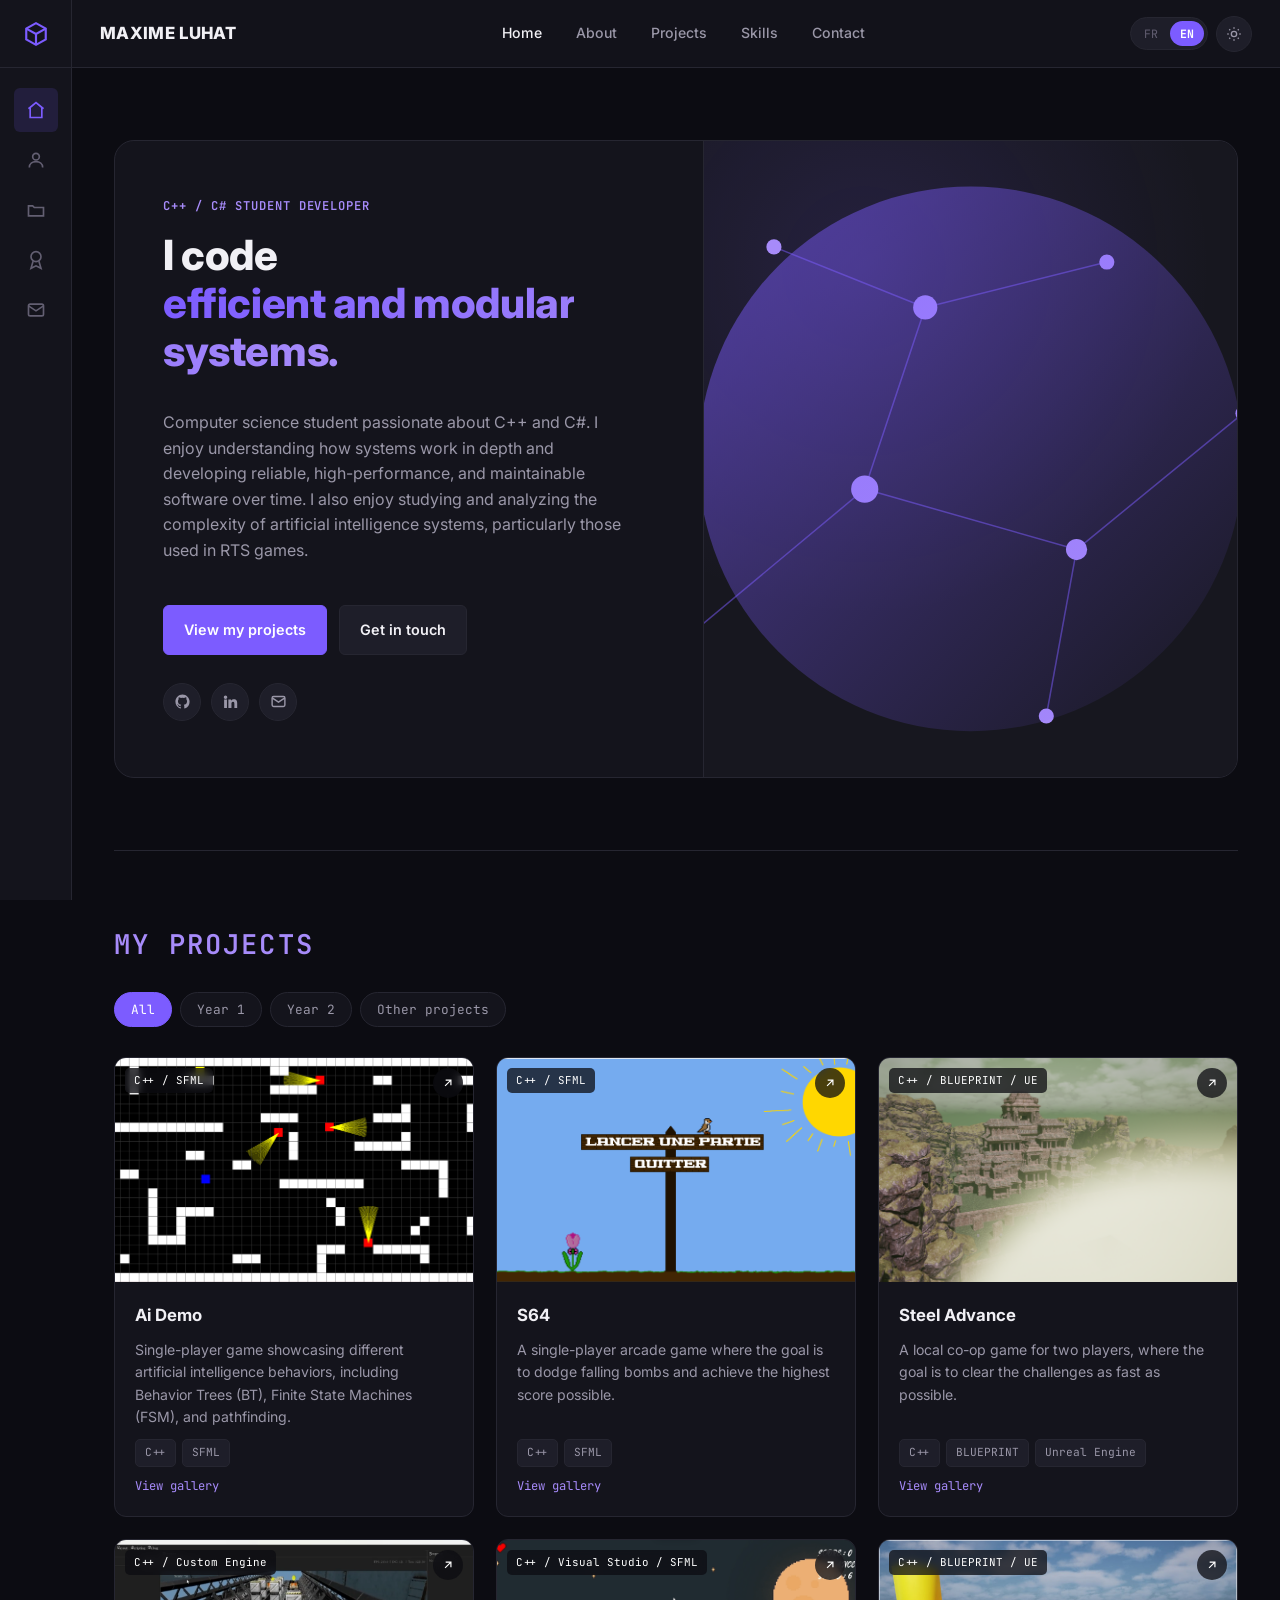
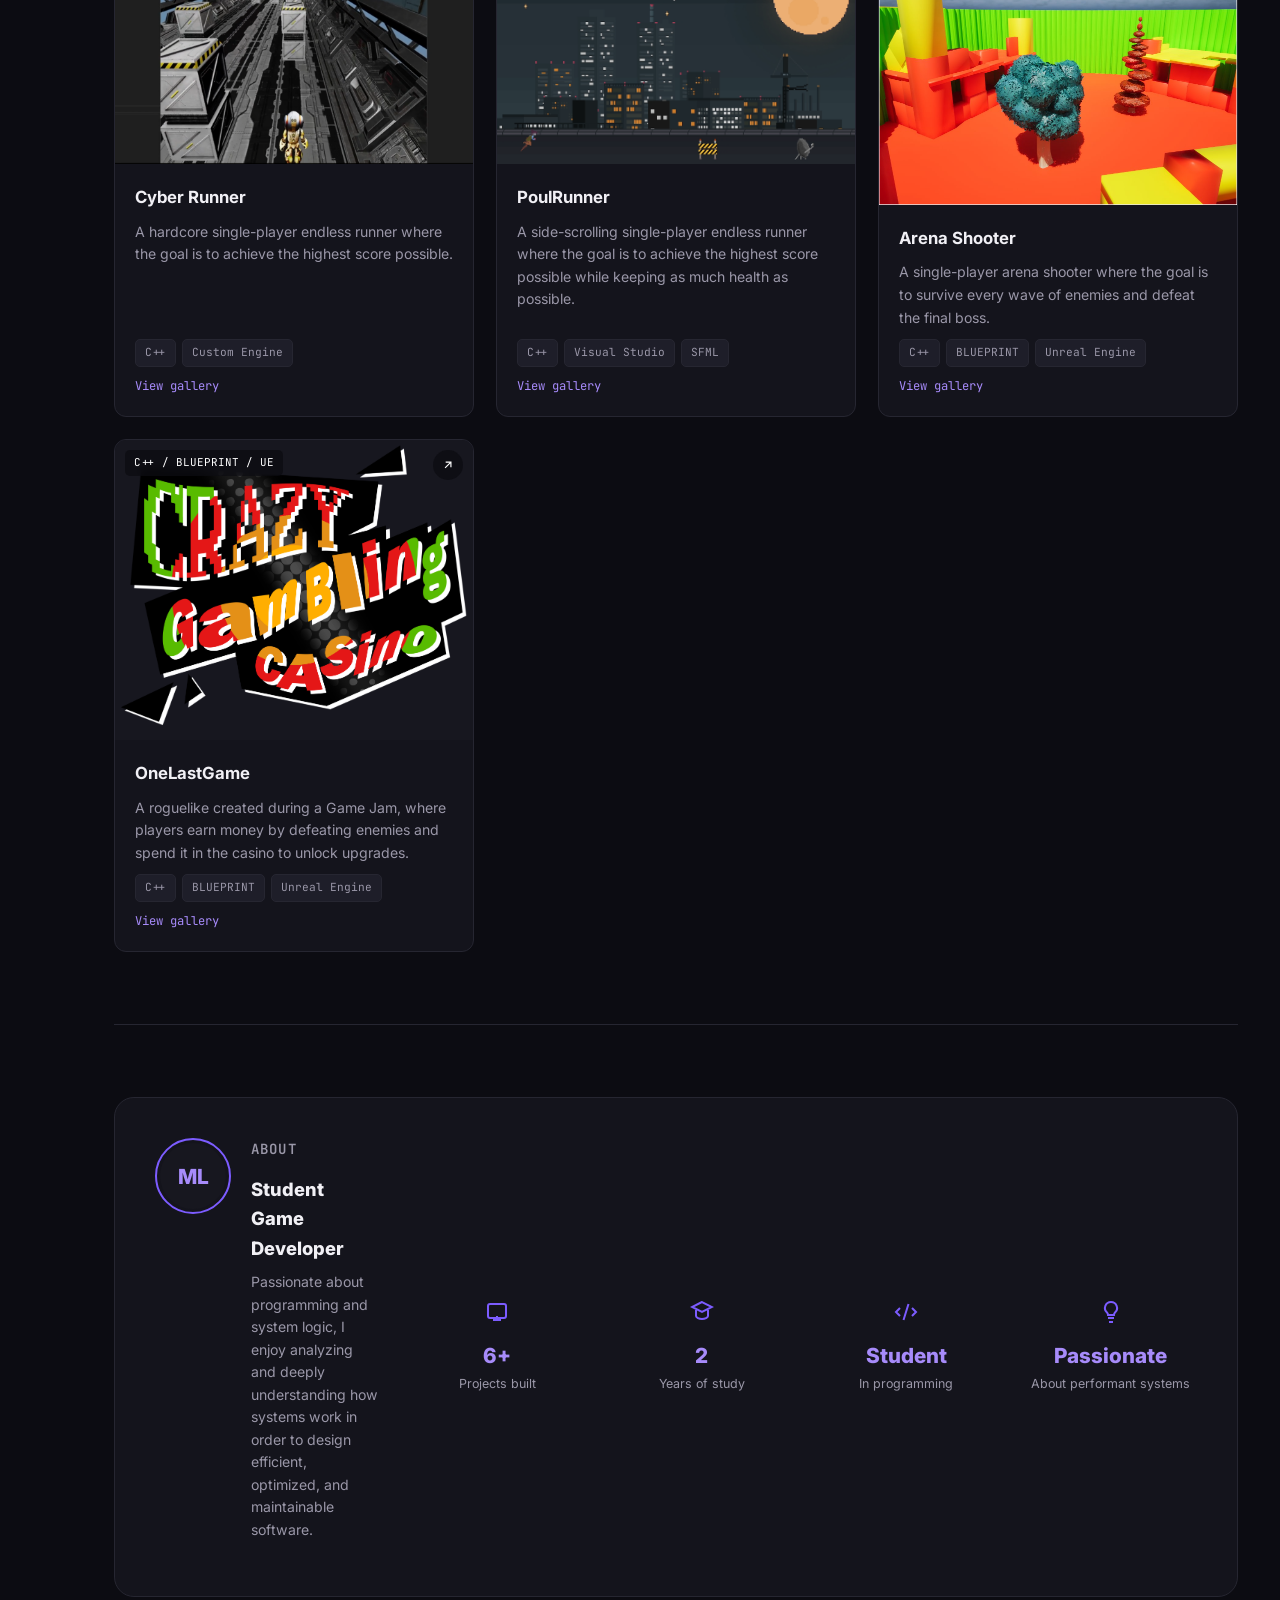
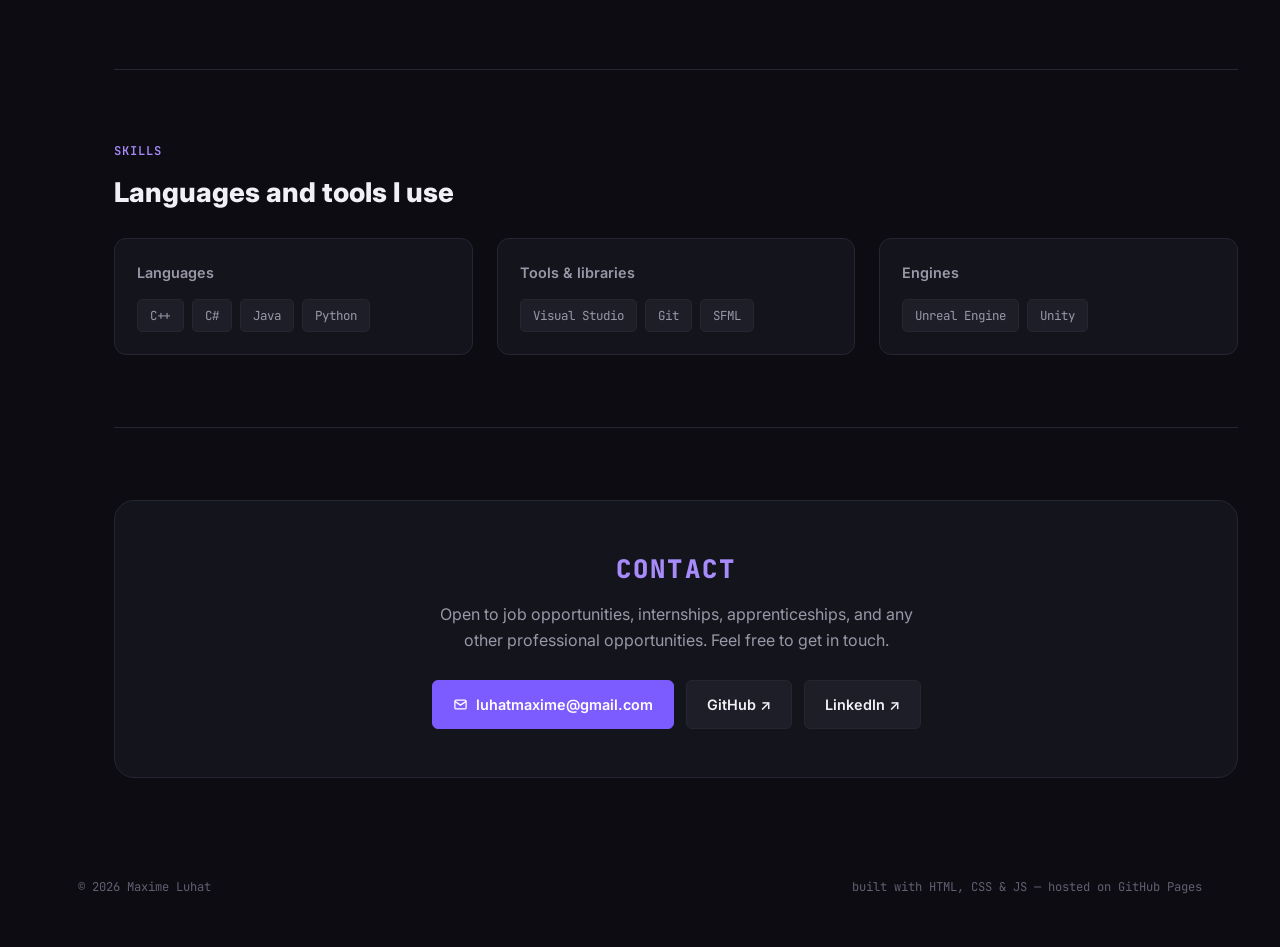
==== commit 7c2c80a1: "Update index.html" ====
--- a/index.html
+++ b/index.html
@@ -146,7 +146,7 @@
         <button class="filter-btn active" data-year="all" data-i18n="filter.all">Tous</button>
         <button class="filter-btn" data-year="1" data-i18n="filter.year1">Année 1</button>
         <button class="filter-btn" data-year="2" data-i18n="filter.year2">Année 2</button>
-        <button class="filter-btn" data-year="3" data-i18n="filter.year3">Année 3</button>
+        <!--<button class="filter-btn" data-year="3" data-i18n="filter.year3">Année 3</button>-->
         <button class="filter-btn" data-year="autre" data-i18n="filter.other">Autres projets</button>
       </div>
 
@@ -319,7 +319,7 @@
         </article>
 
         
-        <!-- Projet — Année 3 -->
+        <!-- Projet — Année 3 
         <article class="project-card" data-year="3">
           <div class="project-thumb">
             <img src="assets/annee3-projet1-1.jpg" alt="Capture du projet 3">
@@ -343,7 +343,7 @@
             </details>
           </div>
         </article>
-
+        -->
         <!-- Projet — Autres projets (perso, hors cursus) -->
         <article class="project-card" data-year="autre">
           <div class="project-thumb">
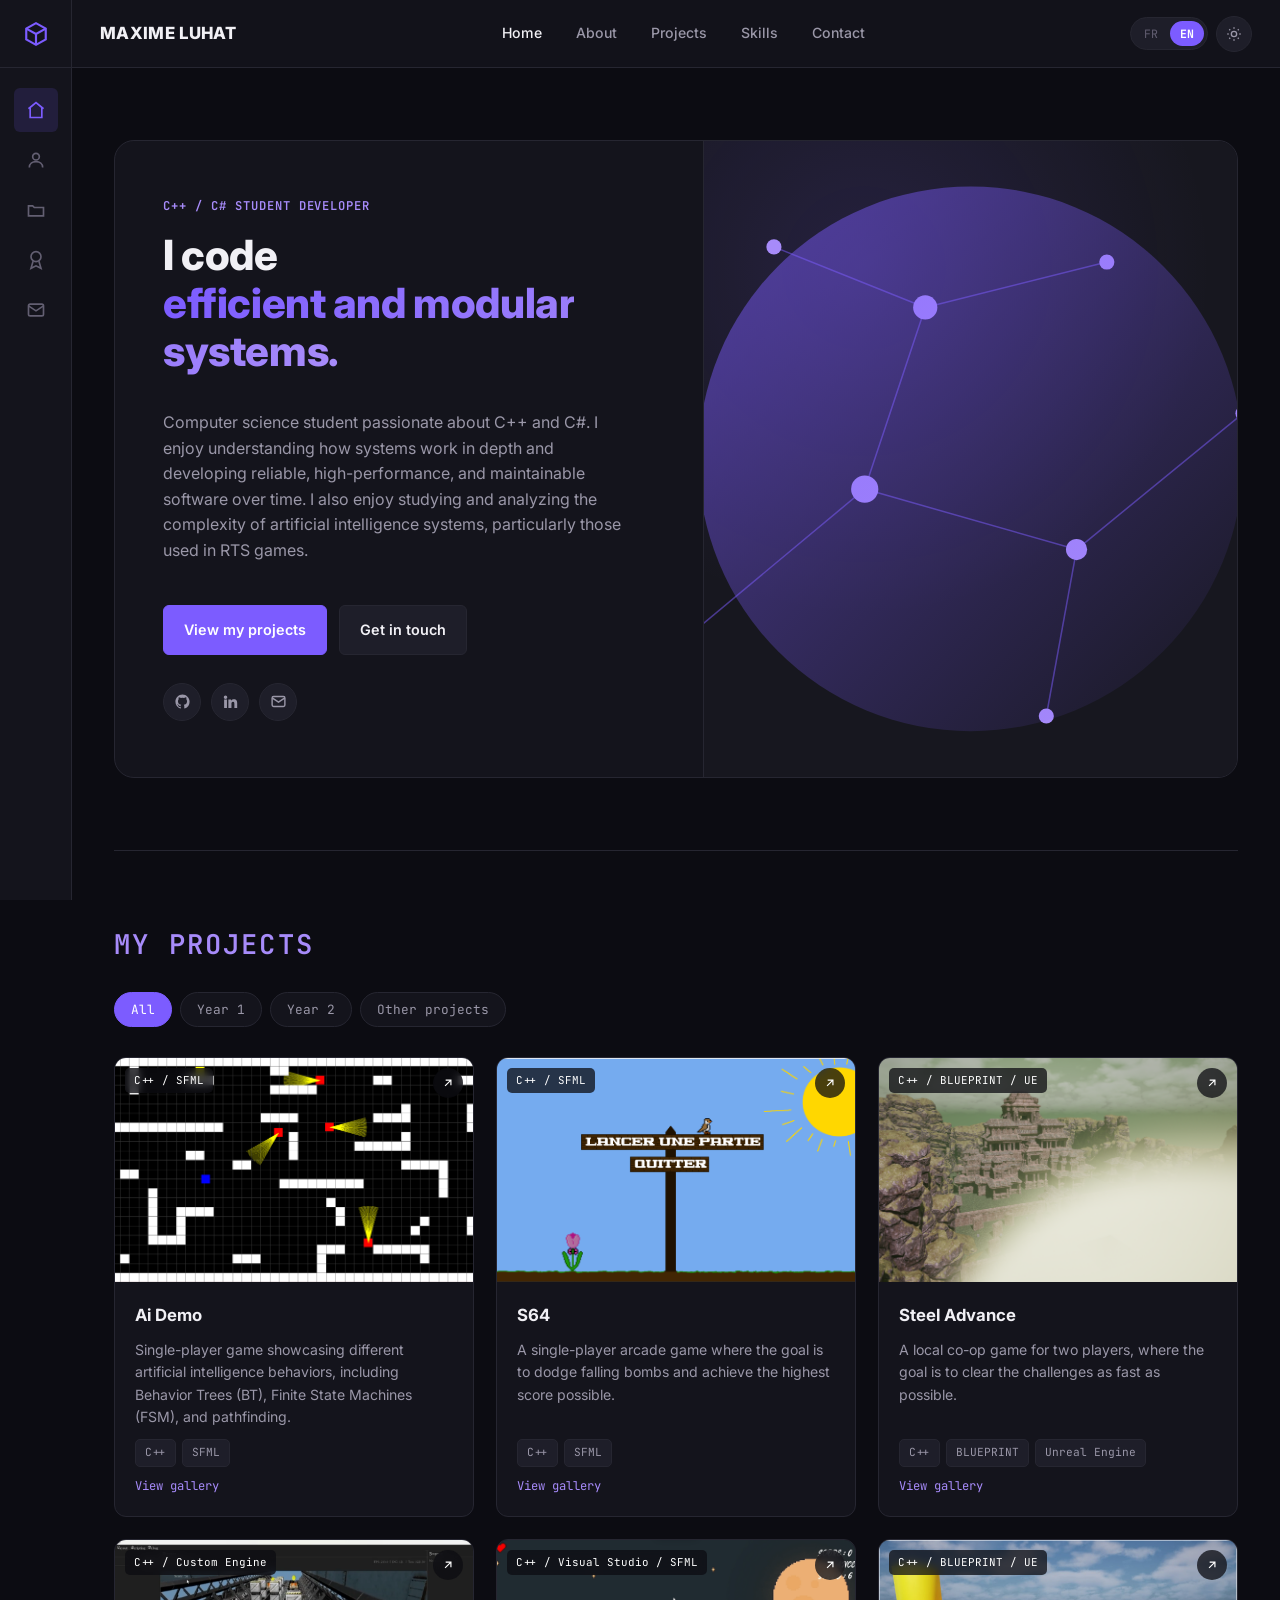
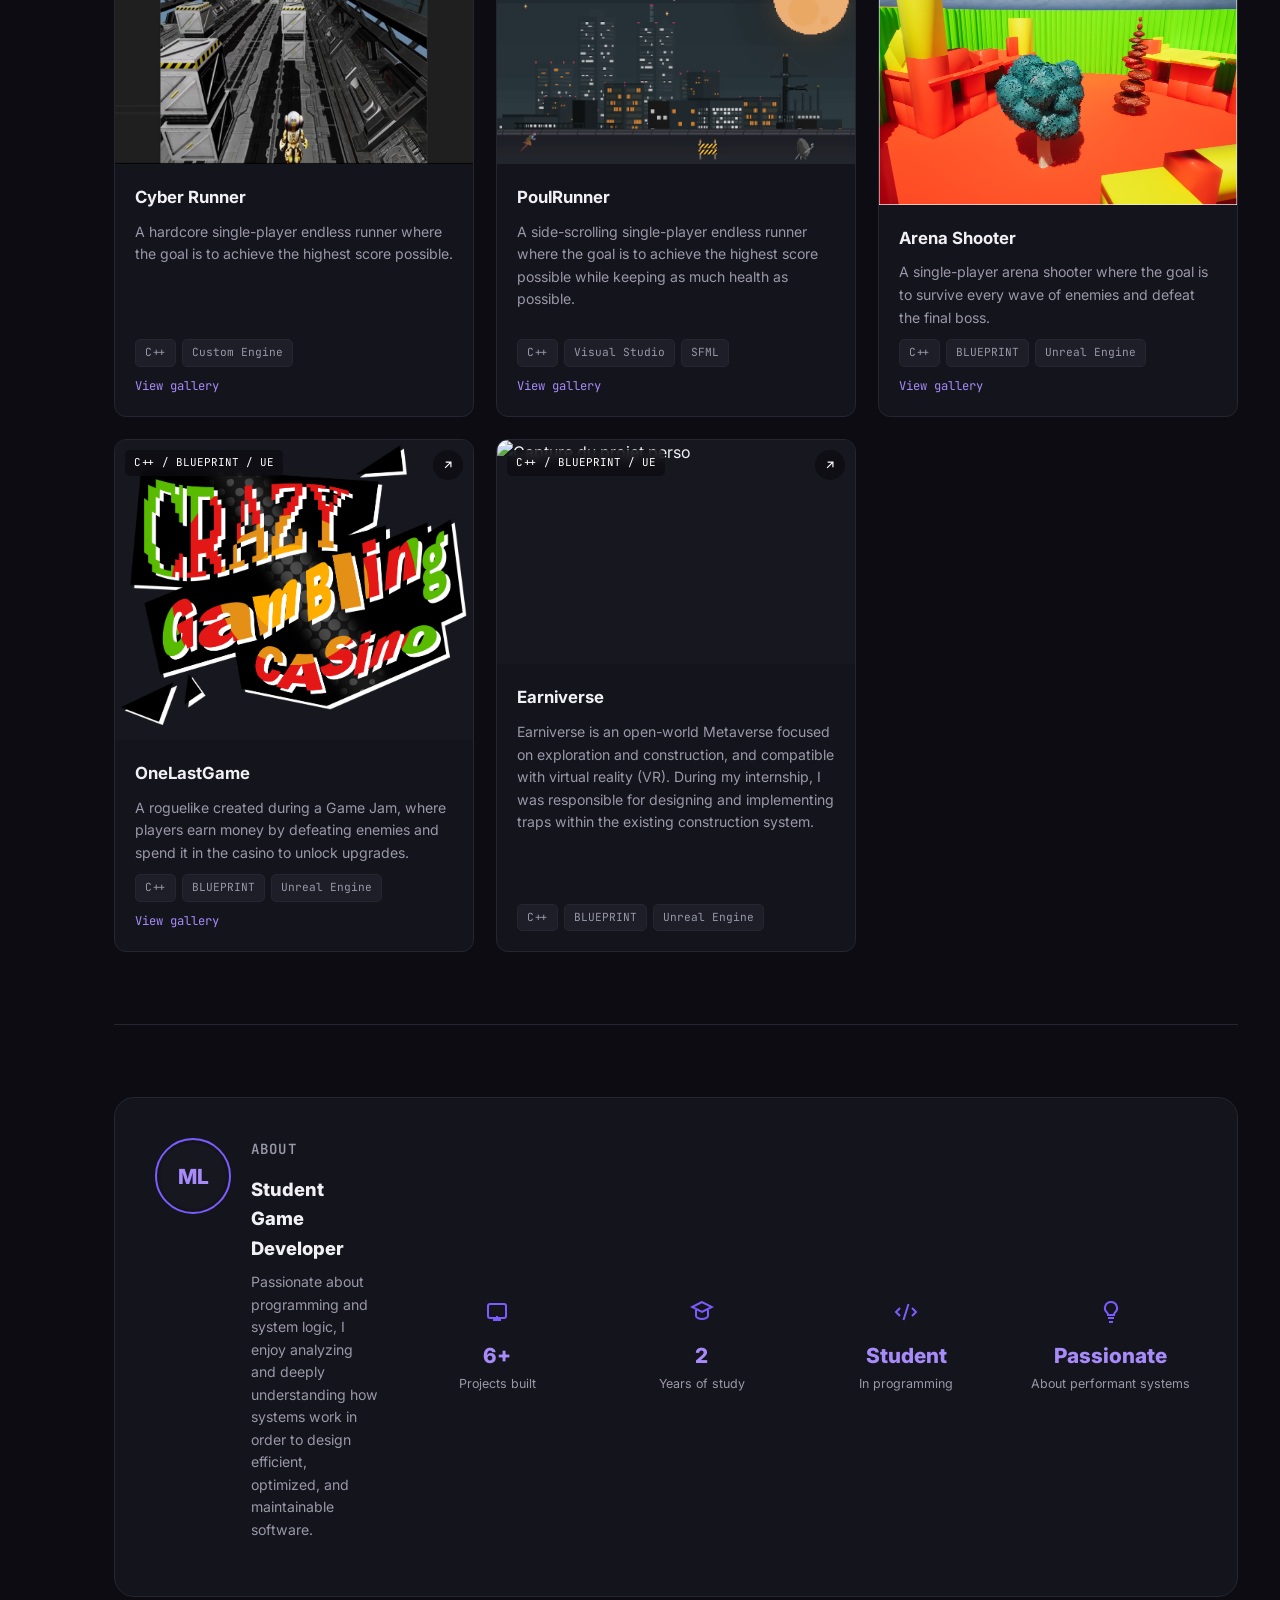
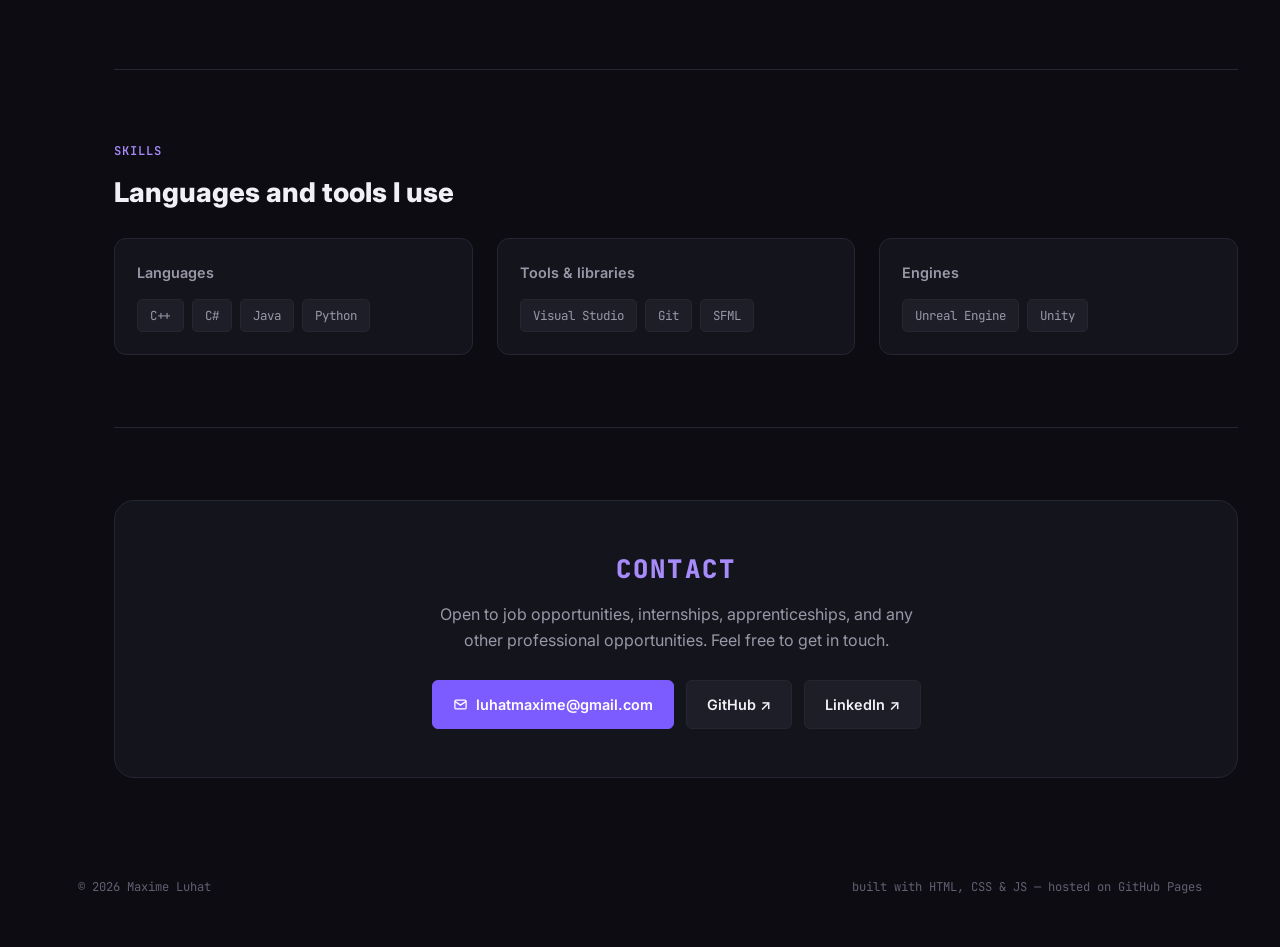
==== commit 0008fe6e: "Add project card for Earniverse Added a new project card for 'Earniverse' with details and links." ====
--- a/index.html
+++ b/index.html
@@ -370,6 +370,29 @@
             </details>
           </div>
         </article>
+
+
+      <article class="project-card" data-year="autre">
+          <div class="project-thumb">
+            <img src="Assets/earniverse.png" alt="Capture du projet perso">
+            <span class="badge">C++ / BLUEPRINT / UE </span>
+            <a class="ext-link" href="https://store.epicgames.com/p/earniverse-732d09" target="_blank" rel="noopener" aria-label="Voir le dépôt GitHub">
+              <svg viewBox="0 0 24 24" fill="none" stroke="currentColor" stroke-width="2"><path d="M7 17 17 7M8 7h9v9"/></svg>
+            </a>
+          </div>
+          <div class="project-body">
+            <h3>Earniverse</h3>
+            <p data-i18n="other.p2.desc">Earniverse est un Metaverse en monde ouvert, axé sur l’exploration et la construction, et compatible avec la réalité virtuelle (VR). Lors de mon stage, j’ai été chargé de concevoir et d’intégrer des pièges au sein du système de construction existant.</p>
+            <div class="tag-row">
+              <span class="tag">C++</span>
+              <span class="tag">BLUEPRINT</span>
+              <span class="tag">Unreal Engine</span>
+            </div>
+          </div>
+        </article>
+
+
+        
            
       </div>
     </section>
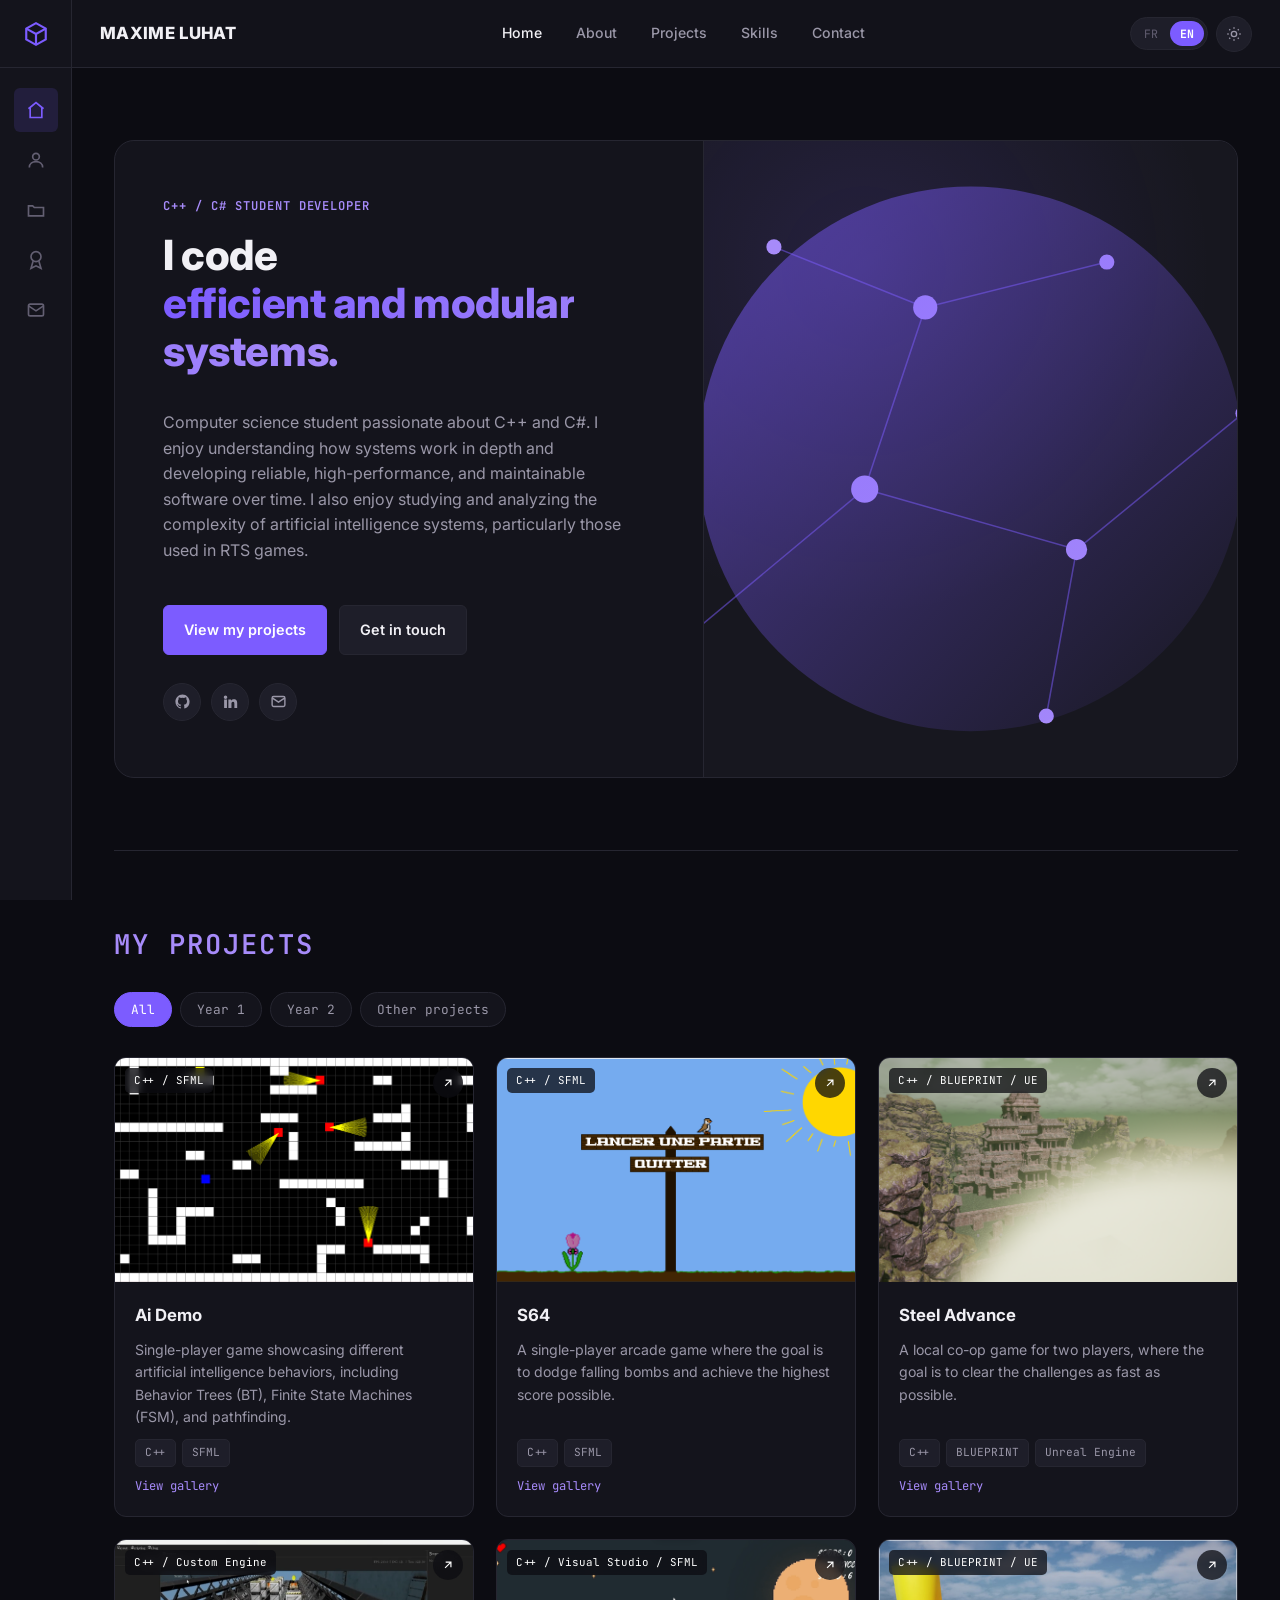
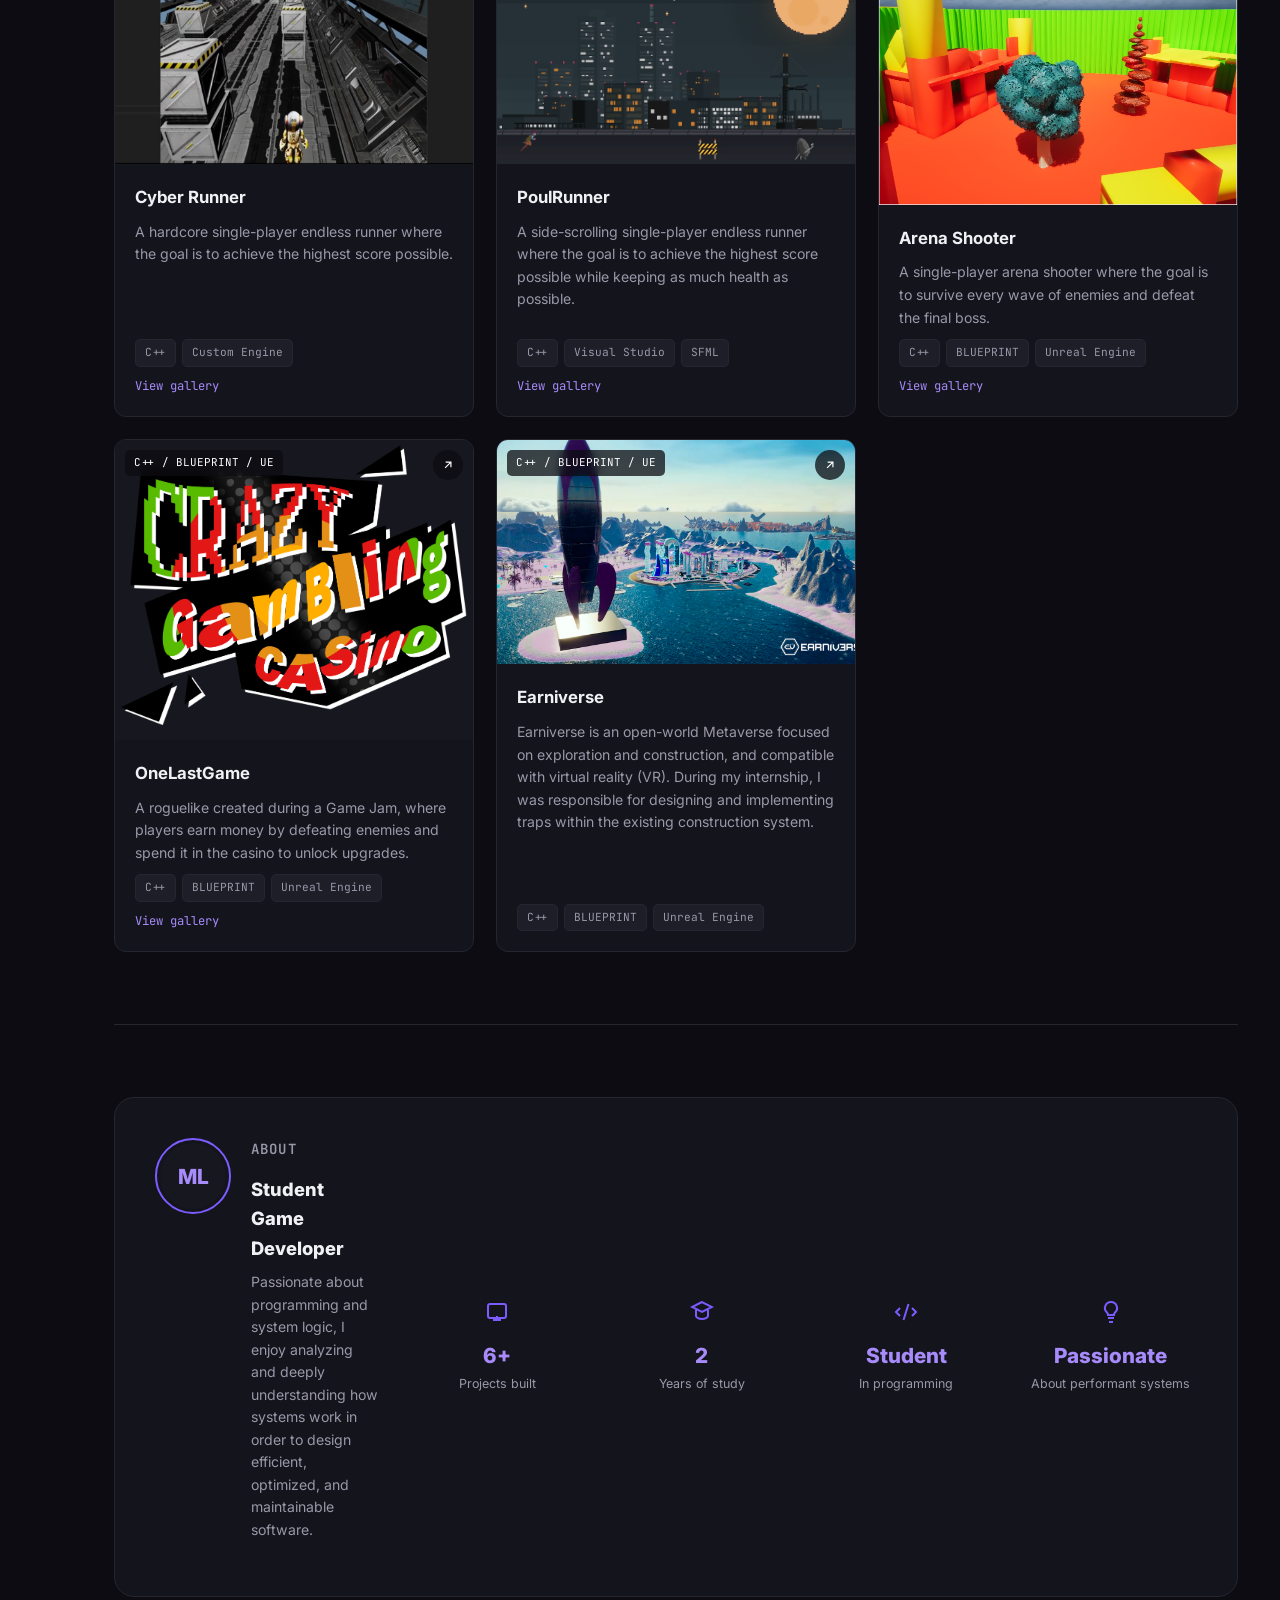
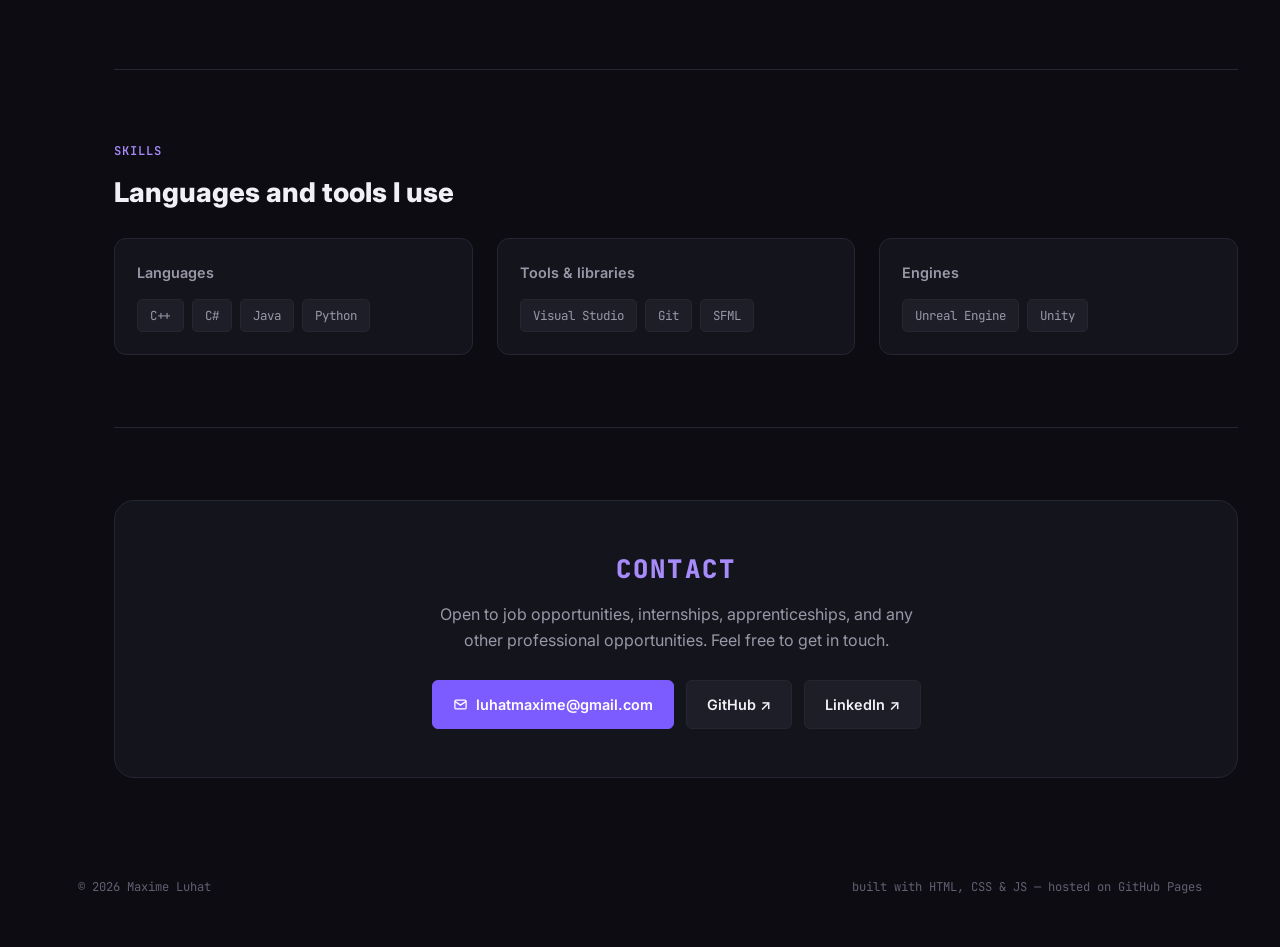
==== commit 7b69b8df: "Update link aria-label for game page" ====
--- a/index.html
+++ b/index.html
@@ -376,7 +376,7 @@
           <div class="project-thumb">
             <img src="Assets/earniverse.png" alt="Capture du projet perso">
             <span class="badge">C++ / BLUEPRINT / UE </span>
-            <a class="ext-link" href="https://store.epicgames.com/p/earniverse-732d09" target="_blank" rel="noopener" aria-label="Voir le dépôt GitHub">
+            <a class="ext-link" href="https://store.epicgames.com/p/earniverse-732d09" target="_blank" rel="noopener" aria-label="Voir la page du jeu">
               <svg viewBox="0 0 24 24" fill="none" stroke="currentColor" stroke-width="2"><path d="M7 17 17 7M8 7h9v9"/></svg>
             </a>
           </div>
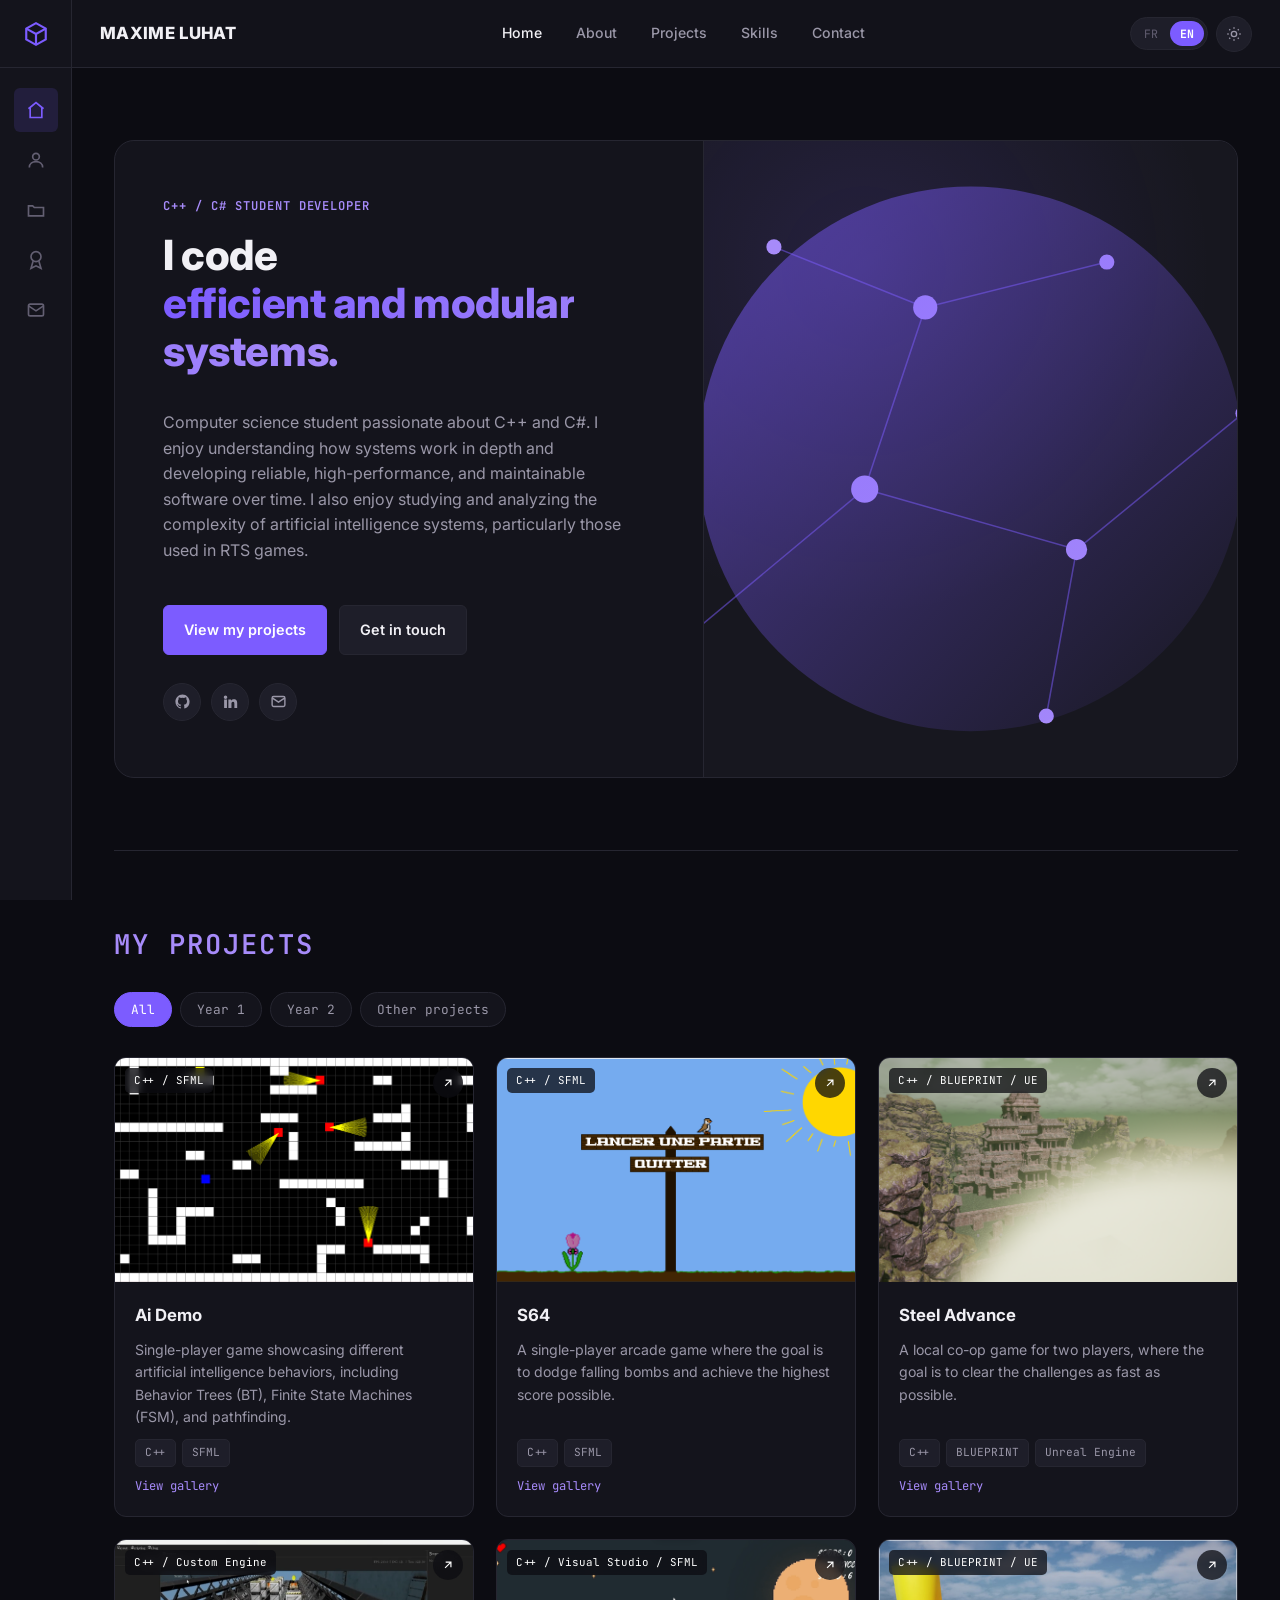
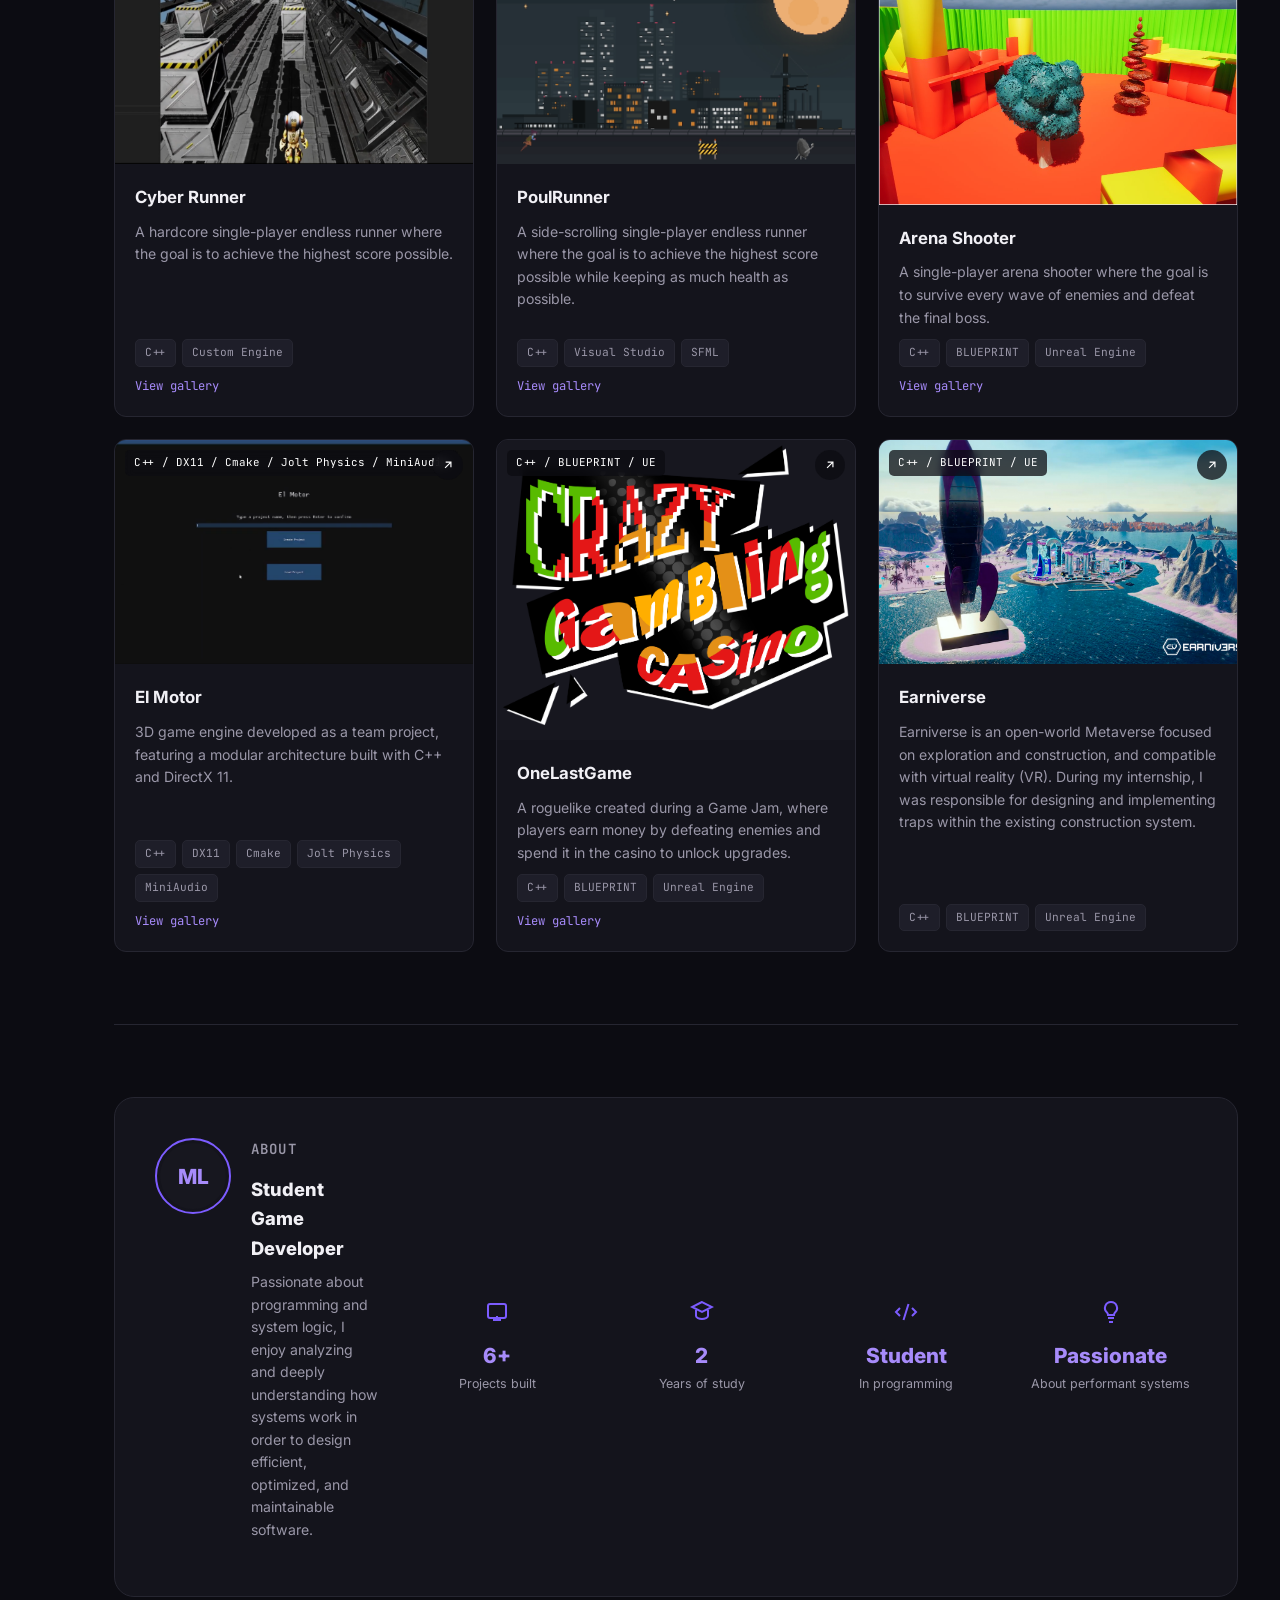
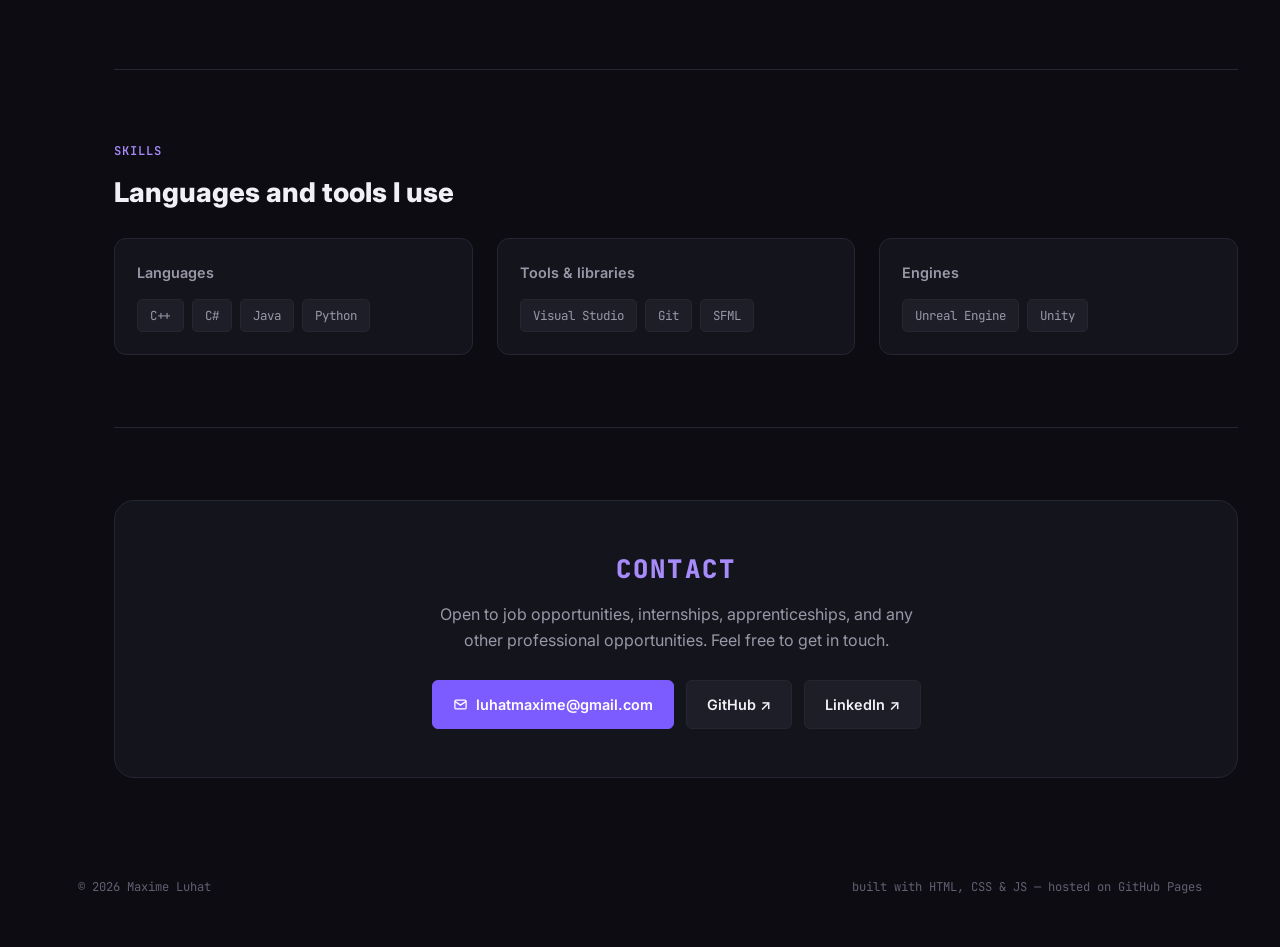
==== commit 88b11fbb: "Add project card for El Motor in index.html" ====
--- a/index.html
+++ b/index.html
@@ -318,6 +318,38 @@
           </div>
         </article>
 
+
+
+        <article class="project-card" data-year="2">
+          <div class="project-thumb">
+            <img src="Assets/Motor1.png" alt="Map picture">
+            <span class="badge">C++ / DX11 / Cmake / Jolt Physics / MiniAudio  </span>
+            <a class="ext-link" href="https://github.com/Et3Aracno/moteur-3d-el-motor.git" target="_blank" rel="noopener" aria-label="Voir le dépôt GitHub">
+              <svg viewBox="0 0 24 24" fill="none" stroke="currentColor" stroke-width="2"><path d="M7 17 17 7M8 7h9v9"/></svg>
+            </a>
+          </div>
+          <div class="project-body">
+            <h3>El Motor</h3>
+            <p data-i18n="year2.p5.desc">Moteur de jeu 3D développé en équipe permettant de créer et exécuter des jeux à partir d'une architecture modulaire en C++ et DirectX 11.</p>
+            <div class="tag-row">
+              <span class="tag">C++</span>
+              <span class="tag">DX11</span>
+              <span class="tag">Cmake</span>
+              <span class="tag">Jolt Physics</span>
+              <span class="tag">MiniAudio</span>
+            </div>
+            <details>
+              <summary class="media-toggle" data-i18n="projects.gallery">Voir la galerie</summary>
+              <div class="project-media">
+                    <img src="Assets/Motor2.png" alt="In Motor" width="500">
+                    <img src="Assets/Motor3.png" alt="In Motor" width="500">
+                    <img src="Assets/Motor4.png" alt="In Motor" width="500">
+              </div>
+            </details>
+          </div>
+        </article>
+
+
         
         <!-- Projet — Année 3 
         <article class="project-card" data-year="3">
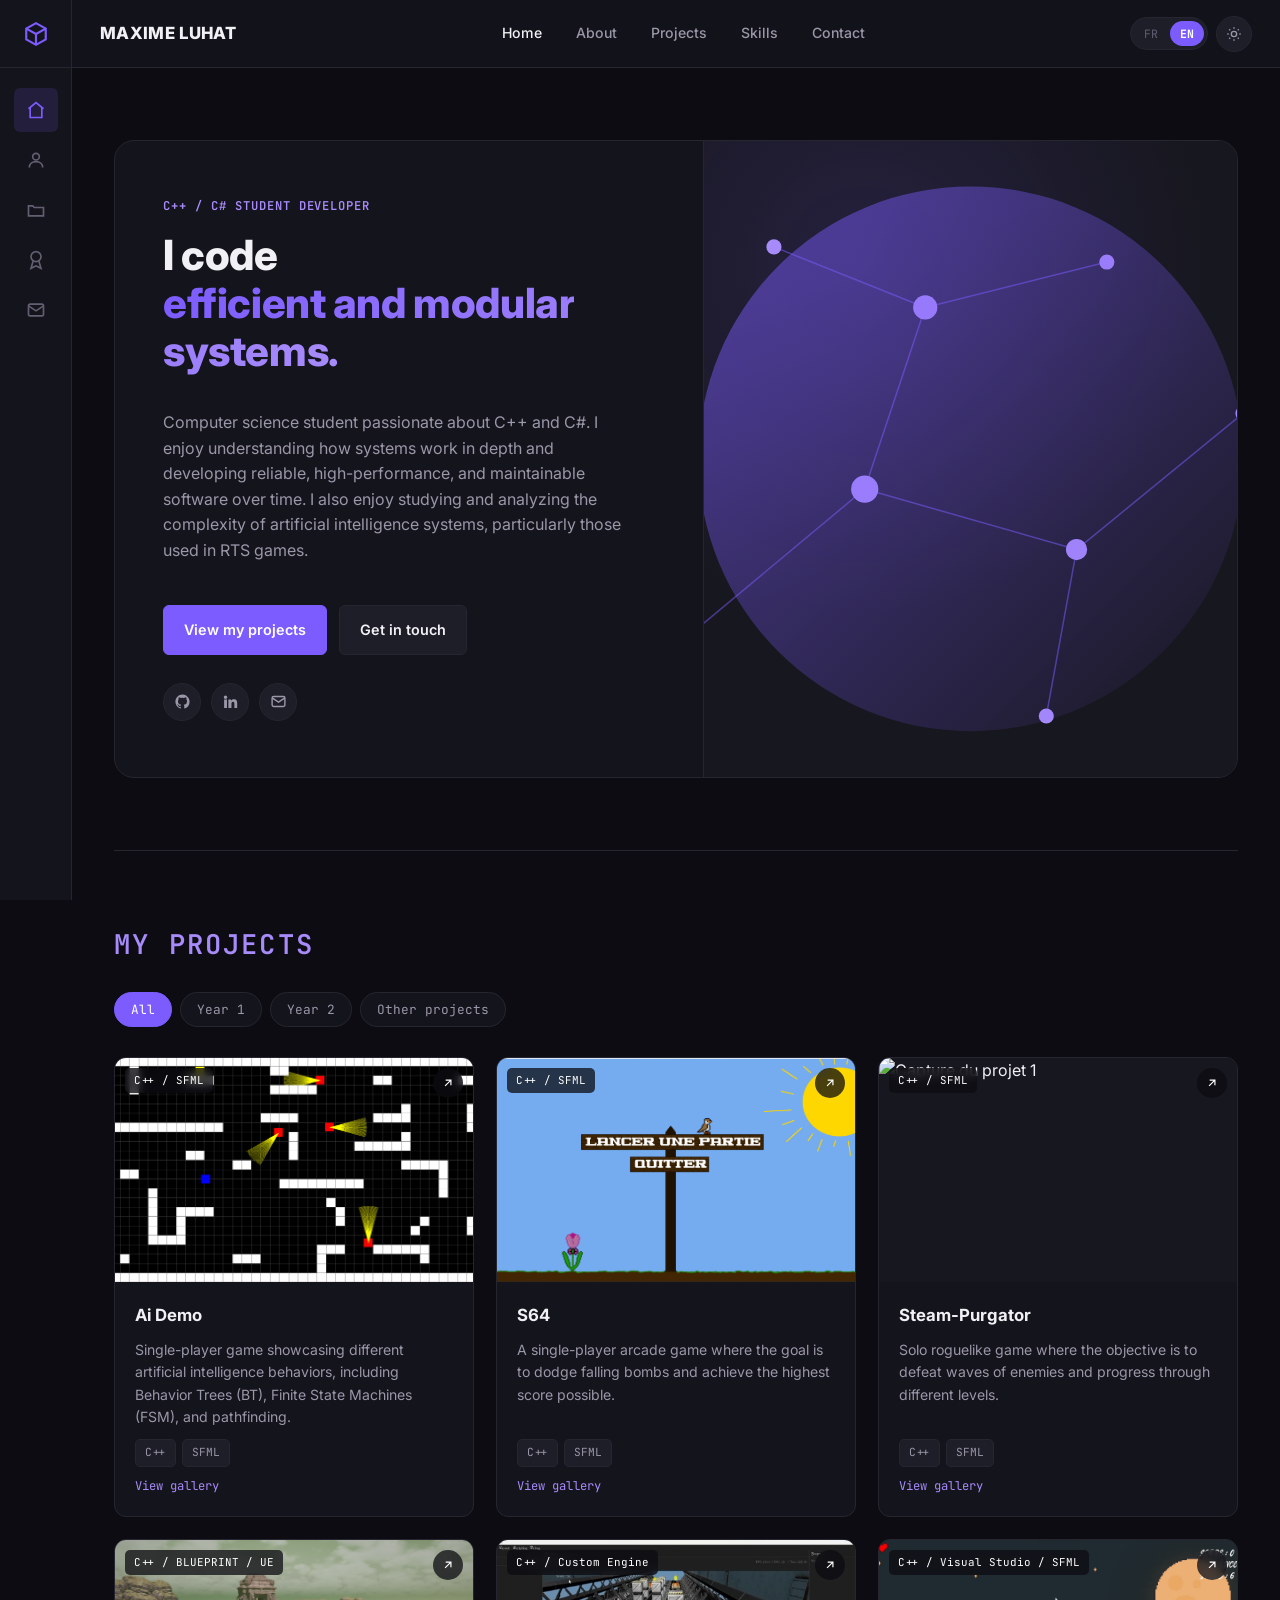
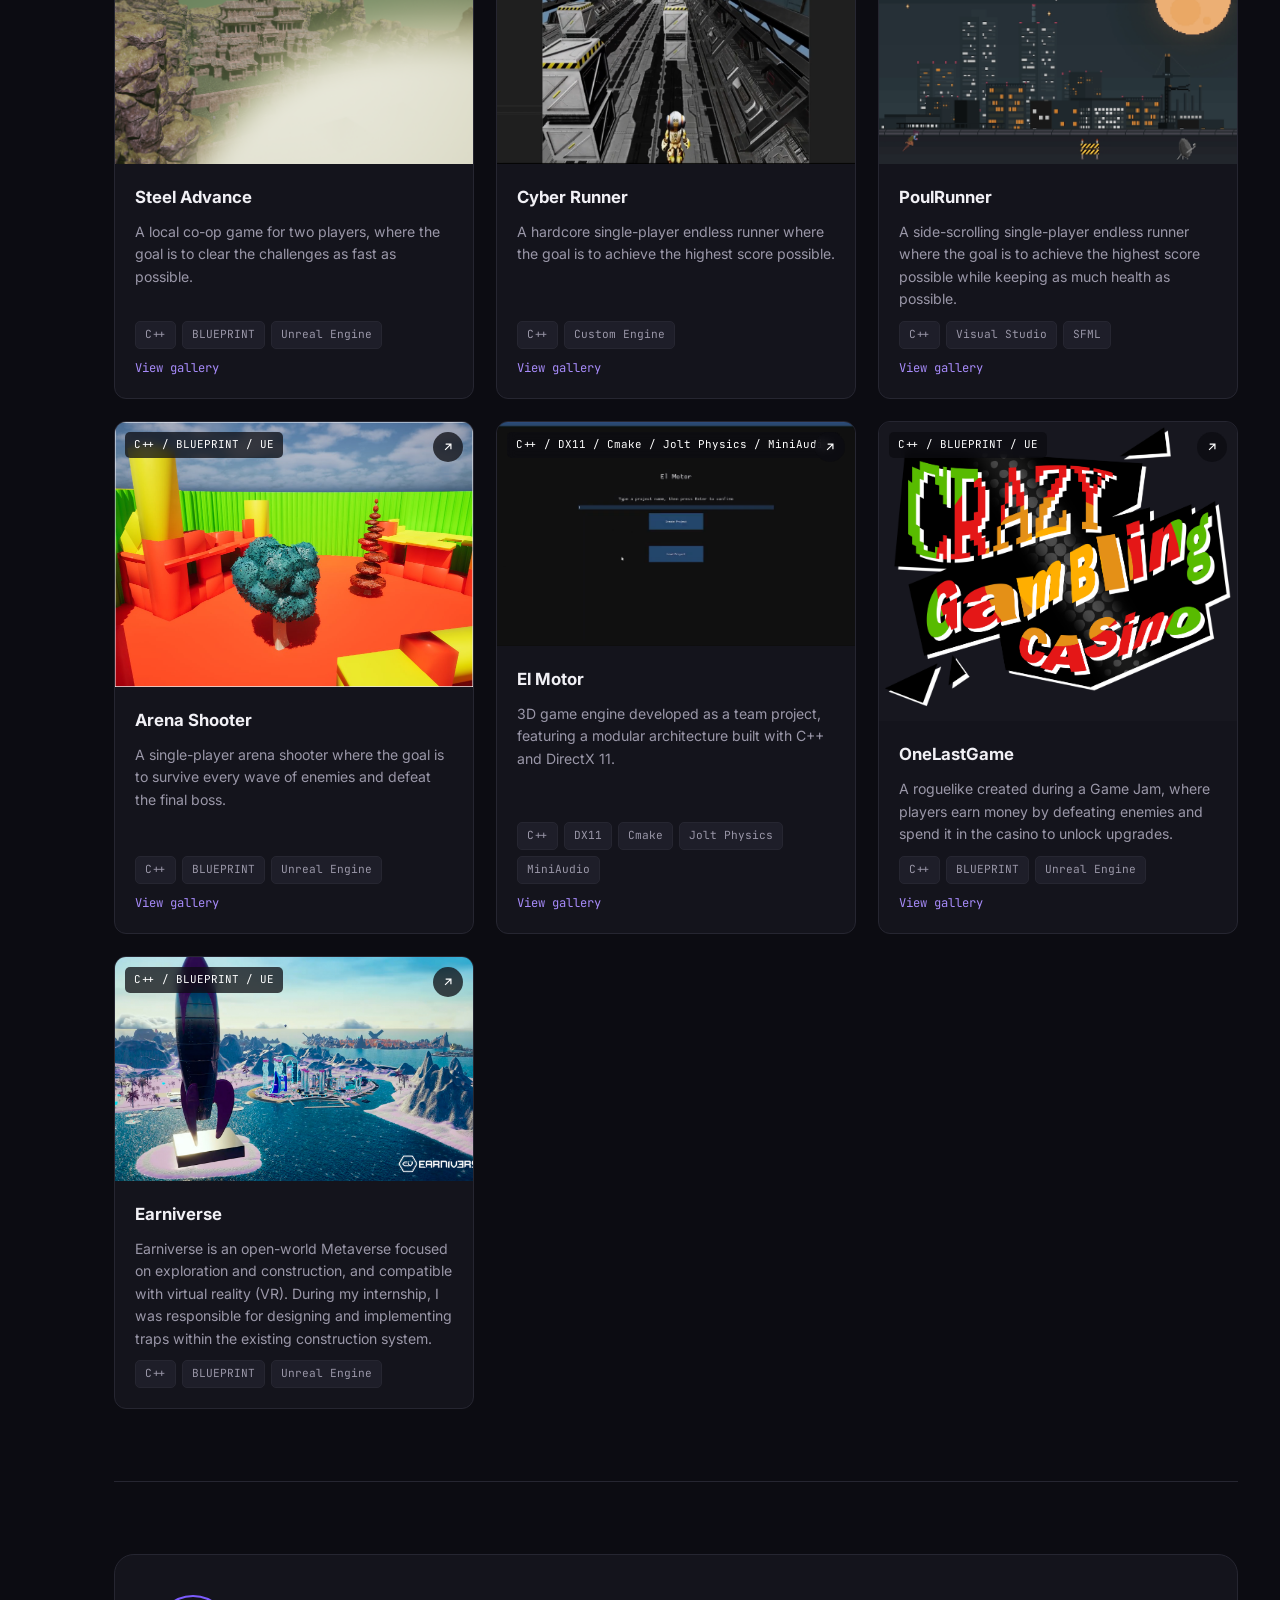
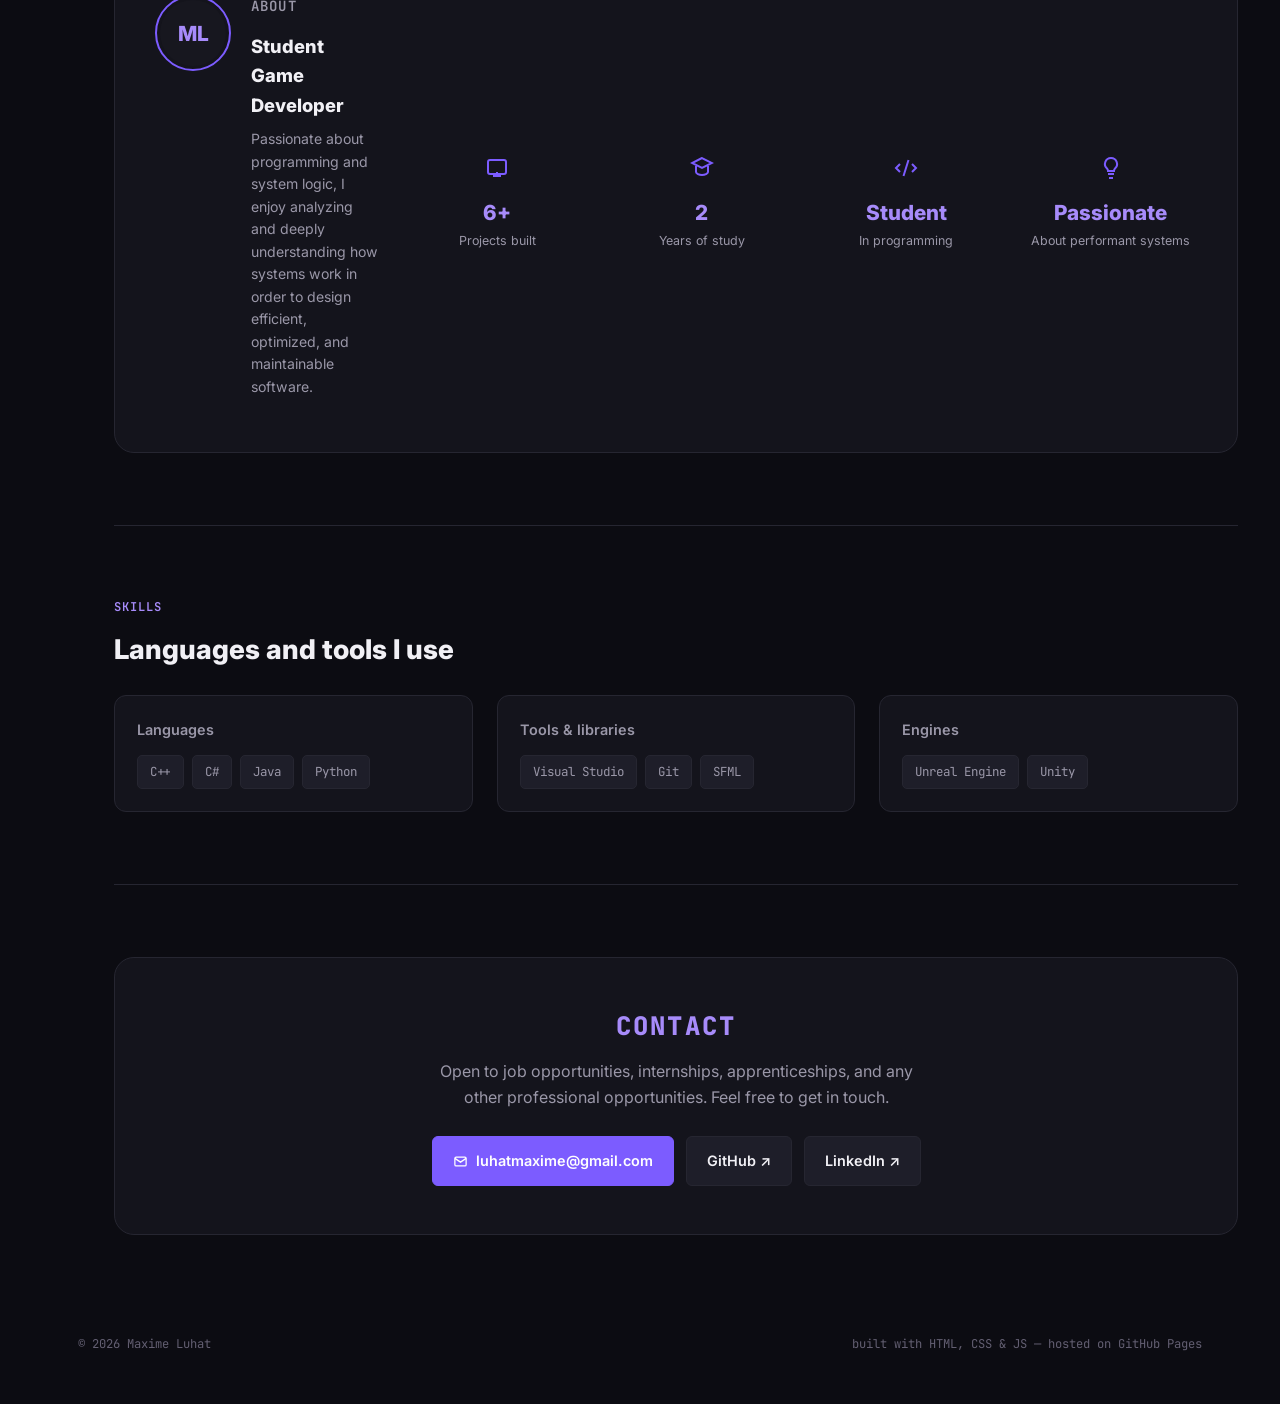
==== commit 17cbbc54: "Add project card for Steam-Purgator Added a new project card for 'Steam-Purgator' with details, medi" ====
--- a/index.html
+++ b/index.html
@@ -204,6 +204,38 @@
           </div>
         </article>
 
+
+               <article class="project-card" data-year="1">
+          <div class="project-thumb">
+            <img src="Assets/Steam-Purgator3.png" alt="Capture du projet 1">
+            <span class="badge">C++ / SFML</span>
+            <a class="ext-link" href="https://github.com/Et3Aracno/Steam-Purgator.git" target="_blank" rel="noopener" aria-label="Voir le dépôt GitHub">
+              <svg viewBox="0 0 24 24" fill="none" stroke="currentColor" stroke-width="2"><path d="M7 17 17 7M8 7h9v9"/></svg>
+            </a>
+          </div>
+          <div class="project-body">
+          <h3>Steam-Purgator</h3>
+            <p data-i18n="year1.p3.desc">Jeu solo de type roguelike où l'objectif est de vaincre des vagues d'ennemis et de progresser à travers différents niveaux.</p>
+            <div class="tag-row">
+              <span class="tag">C++</span>
+              <span class="tag">SFML</span>
+            </div>
+            <details>
+              <summary class="media-toggle" data-i18n="projects.gallery">Voir la galerie</summary>
+              <div class="project-media">
+                <video src="Assets/S64 Game Demo.mp4" controls width="500"></video>
+                <img src="Assets/Steam-Purgator1.png.png" alt="Map part 1" width="500" >
+                <img src="Assets/Steam-Purgator2.png.png" alt="Map part 1" width="500" >
+                <img src="Assets/Steam-Purgator4.png.png" alt="Map part 1" width="500" >
+              </div>
+            </details>
+          </div>
+        </article>
+
+        
+
+
+
         
 
         <!-- Projet — Année 2 -->
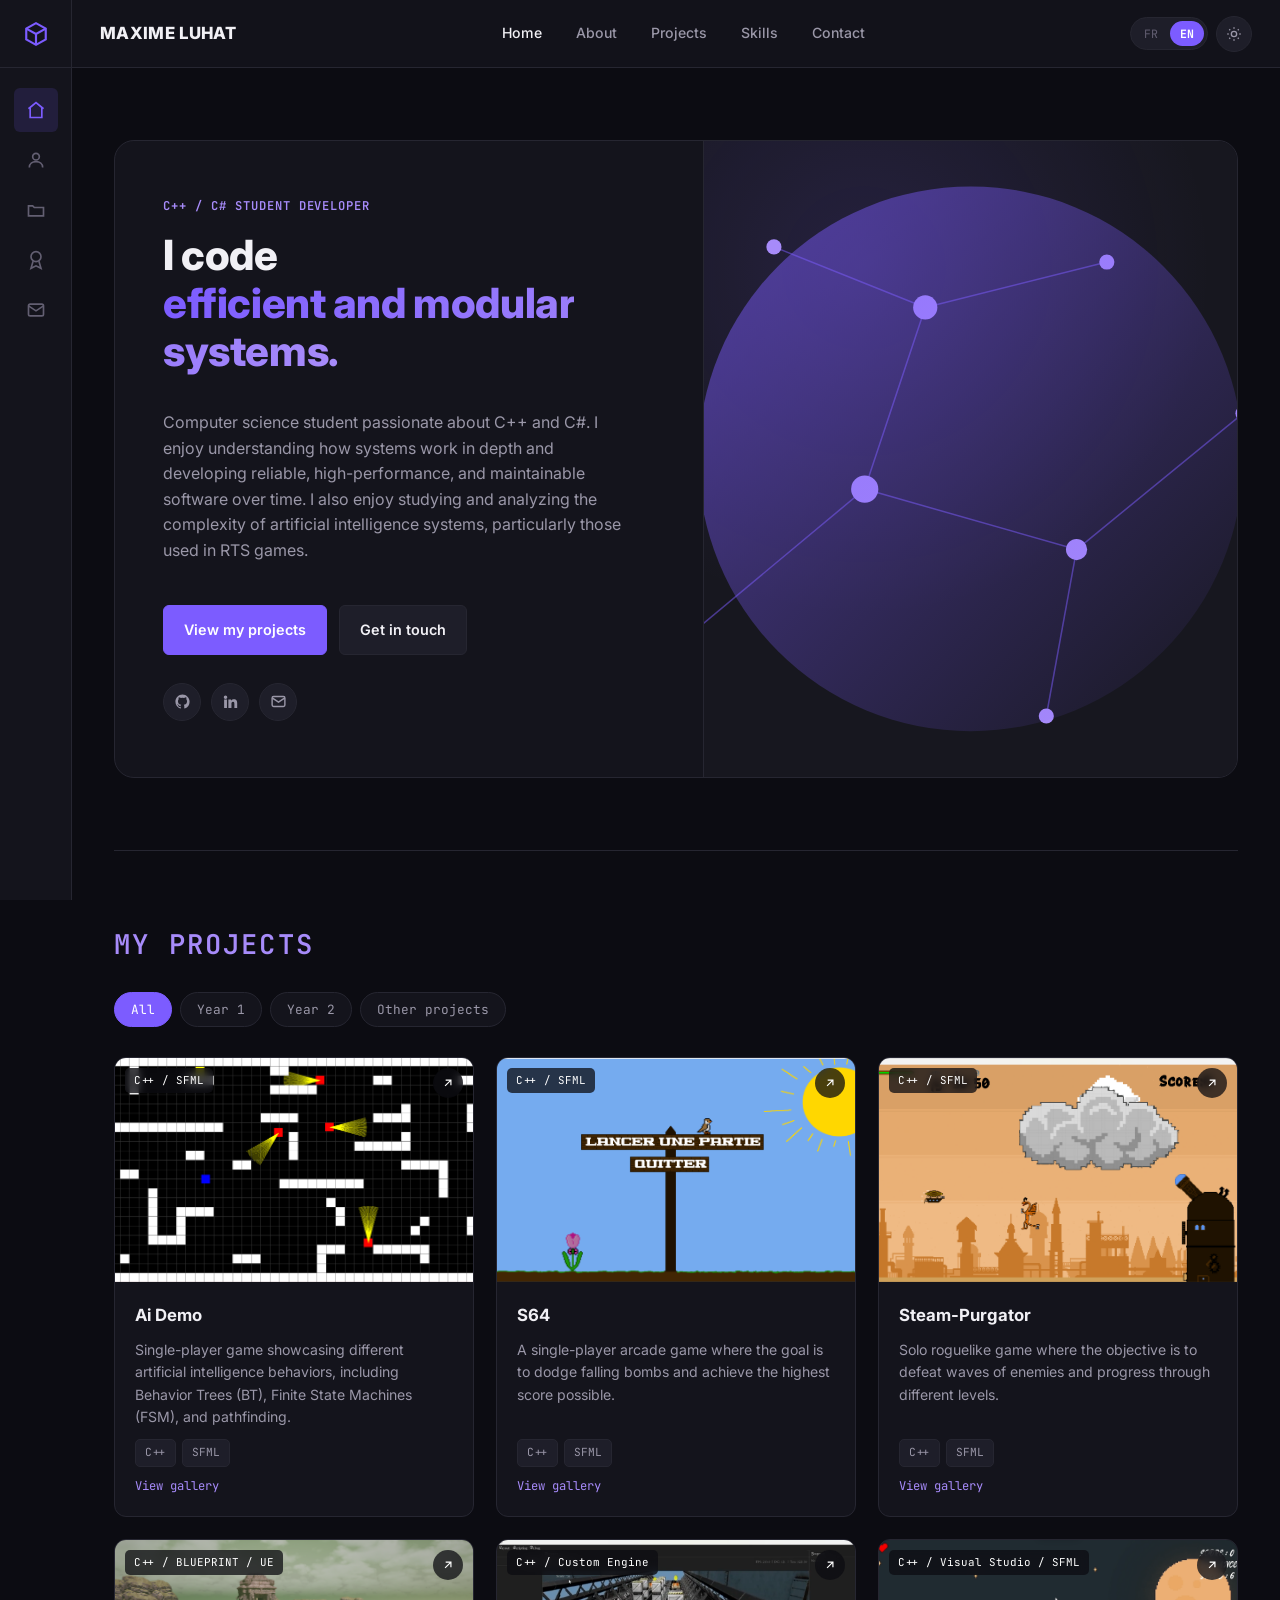
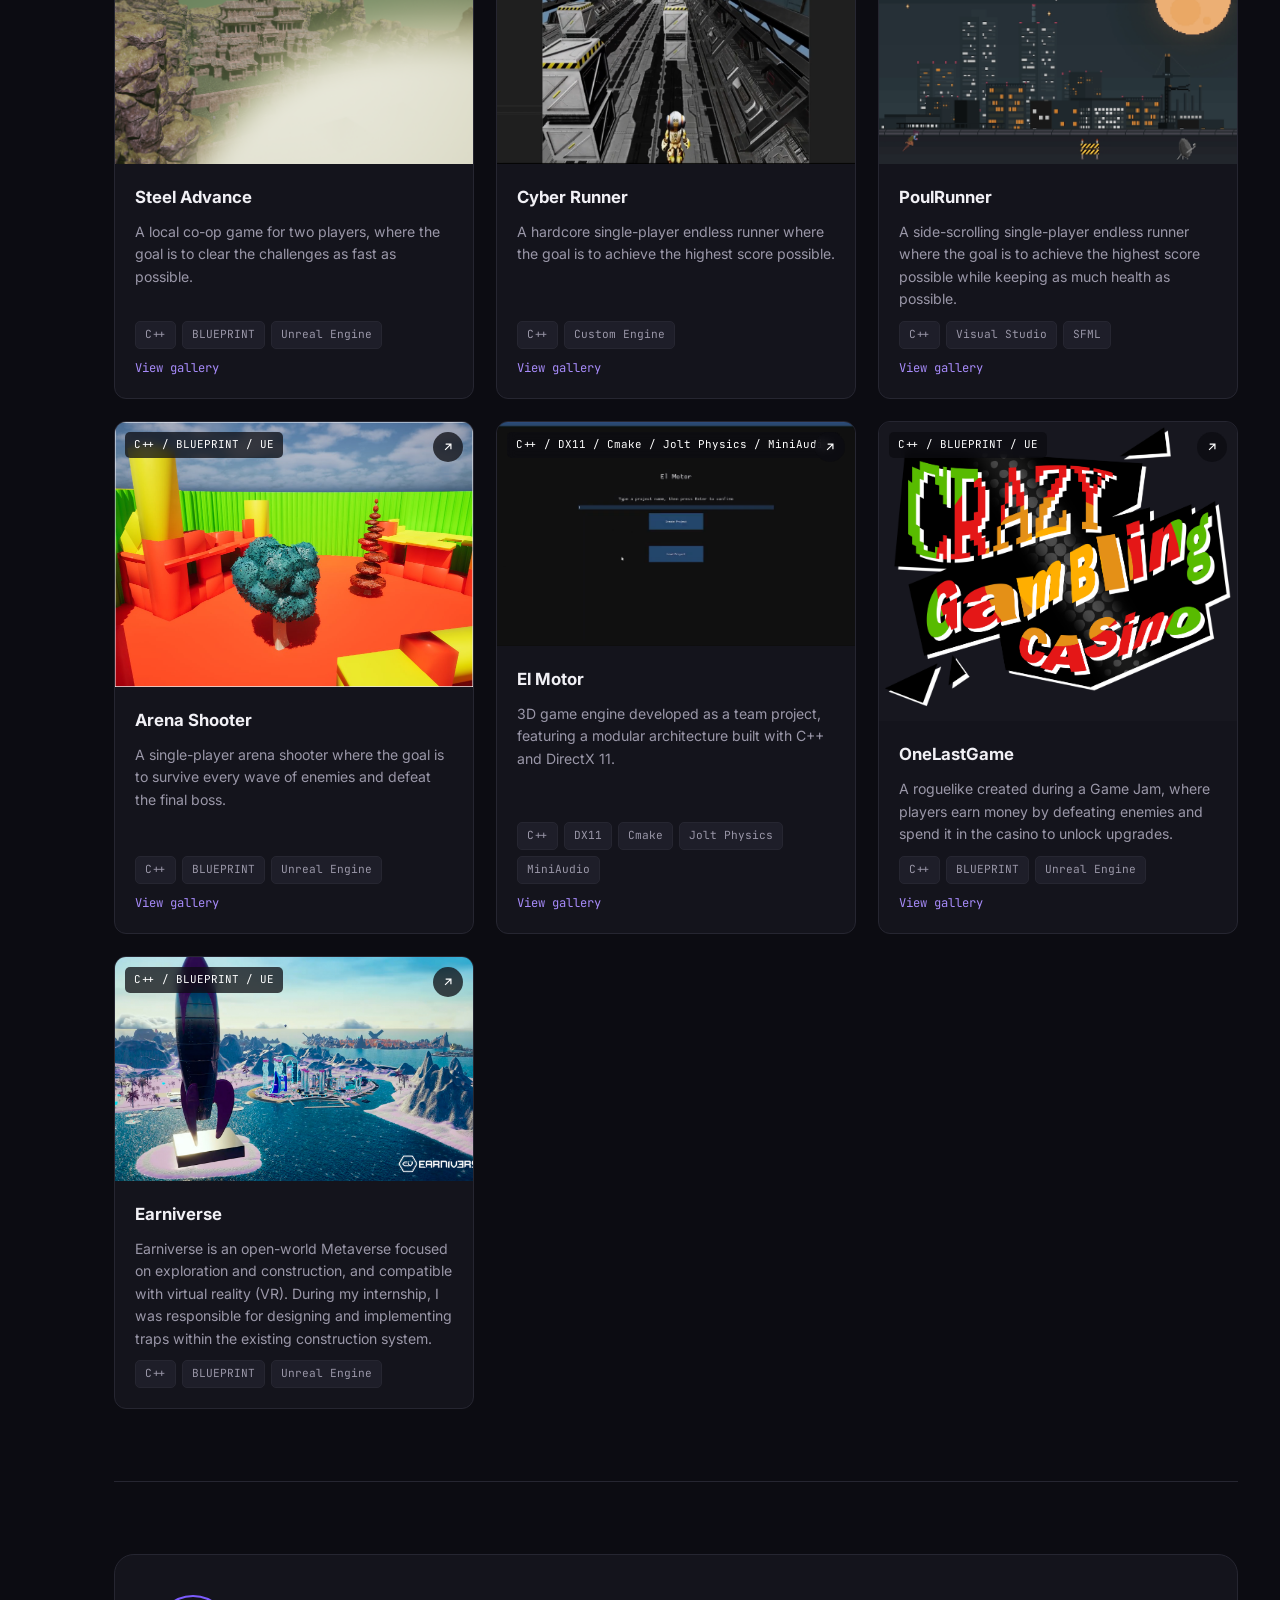
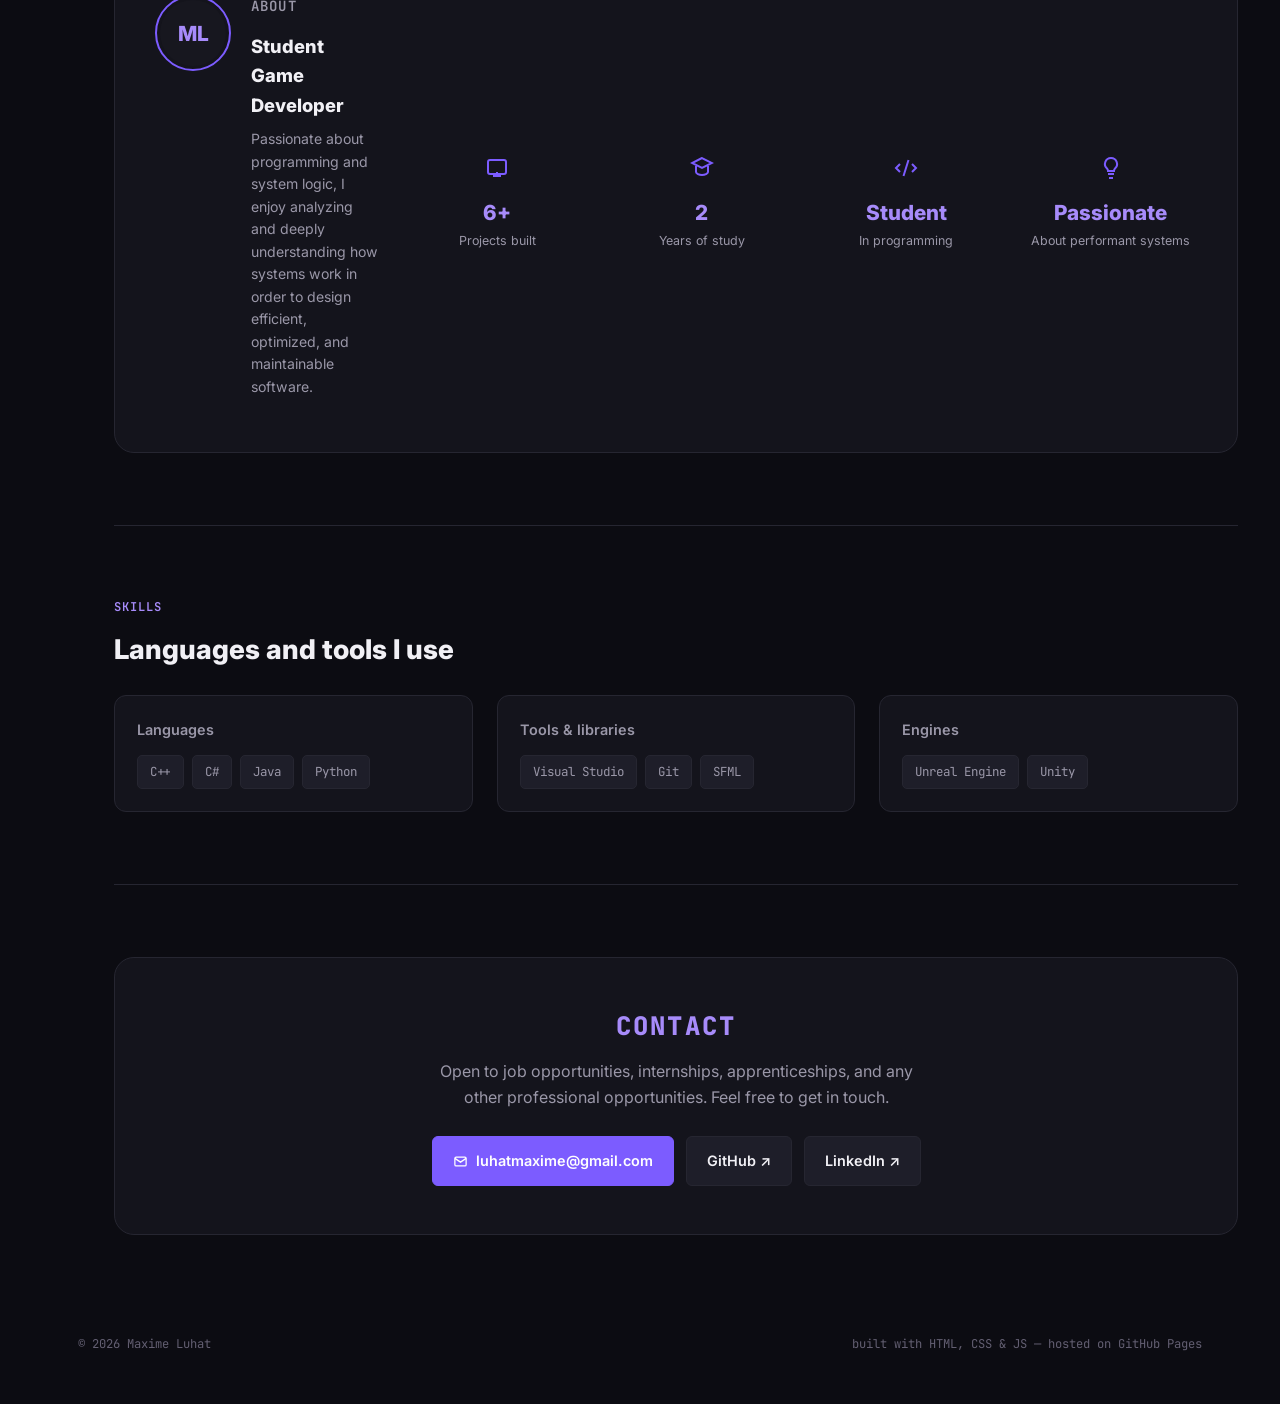
==== commit aeaf7caf: "Remove video demo from project media Removed video element from project media section." ====
--- a/index.html
+++ b/index.html
@@ -223,7 +223,6 @@
             <details>
               <summary class="media-toggle" data-i18n="projects.gallery">Voir la galerie</summary>
               <div class="project-media">
-                <video src="Assets/S64 Game Demo.mp4" controls width="500"></video>
                 <img src="Assets/Steam-Purgator1.png.png" alt="Map part 1" width="500" >
                 <img src="Assets/Steam-Purgator2.png.png" alt="Map part 1" width="500" >
                 <img src="Assets/Steam-Purgator4.png.png" alt="Map part 1" width="500" >
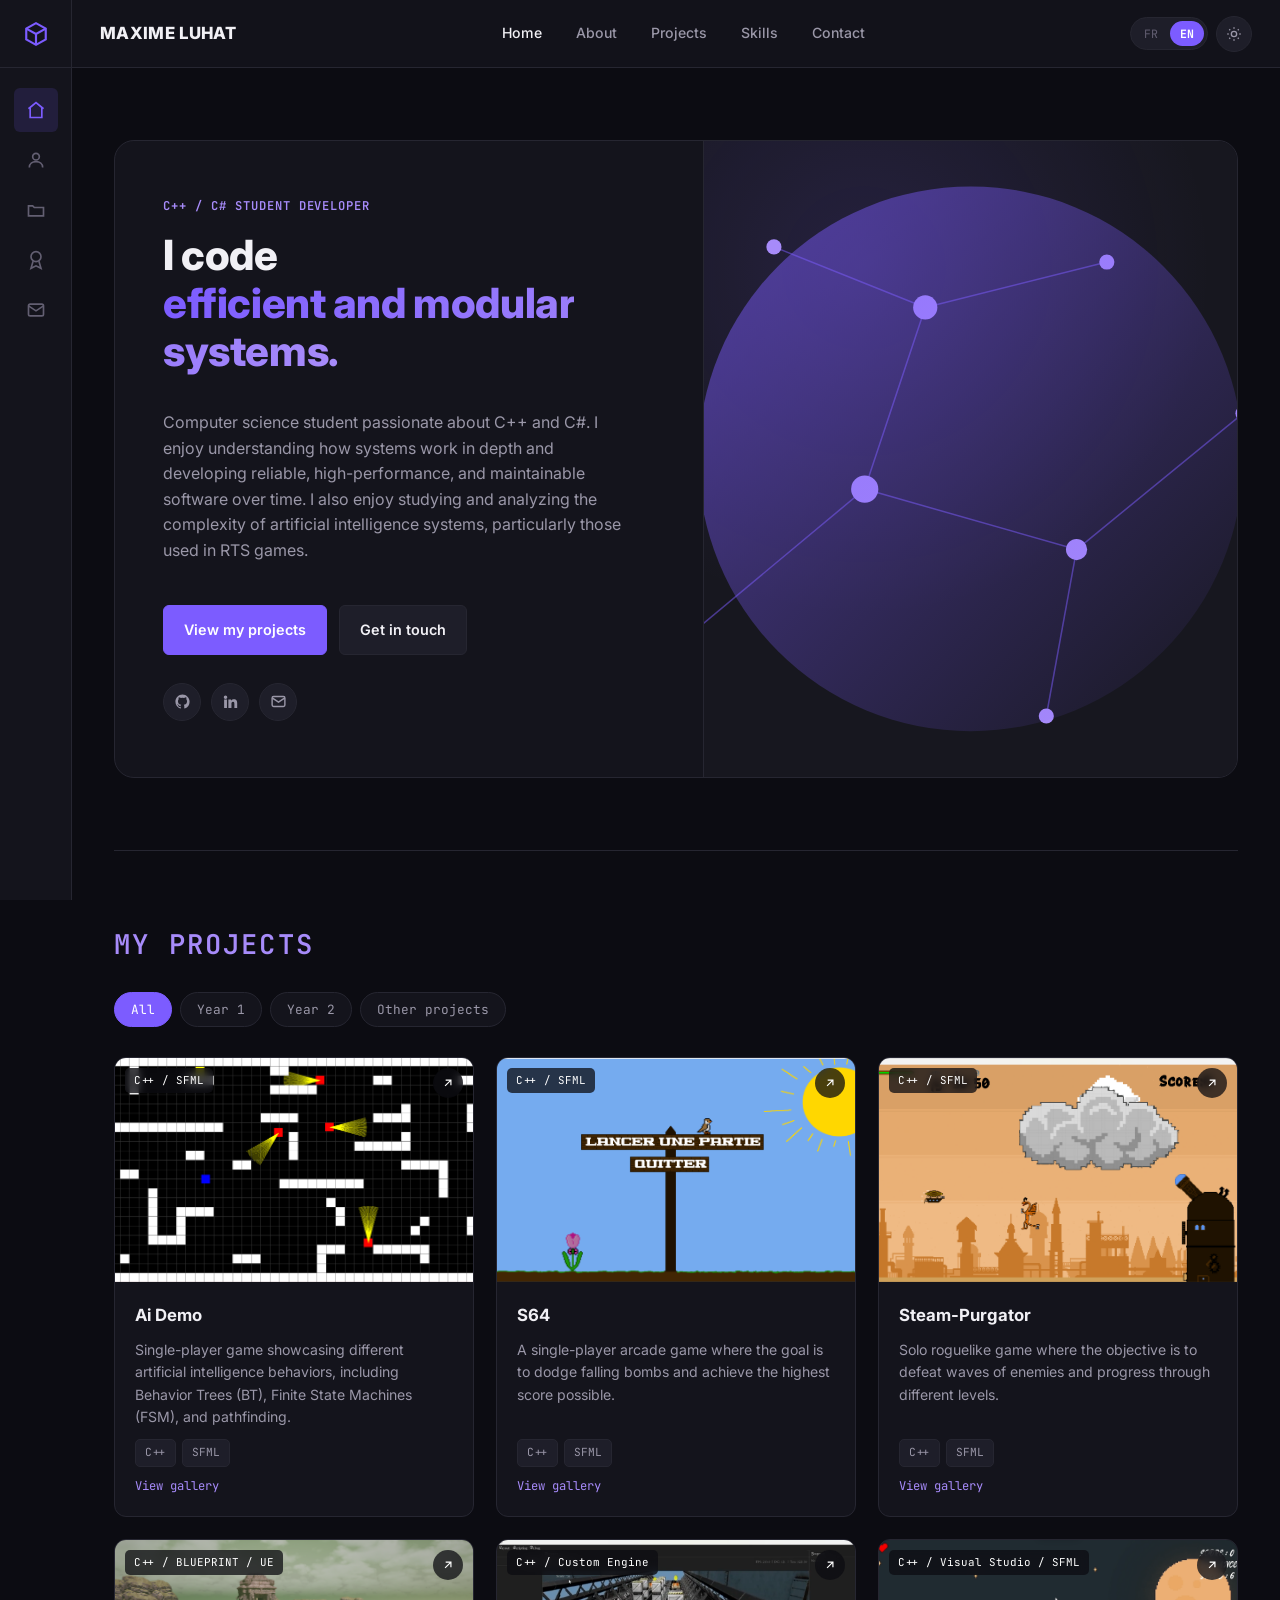
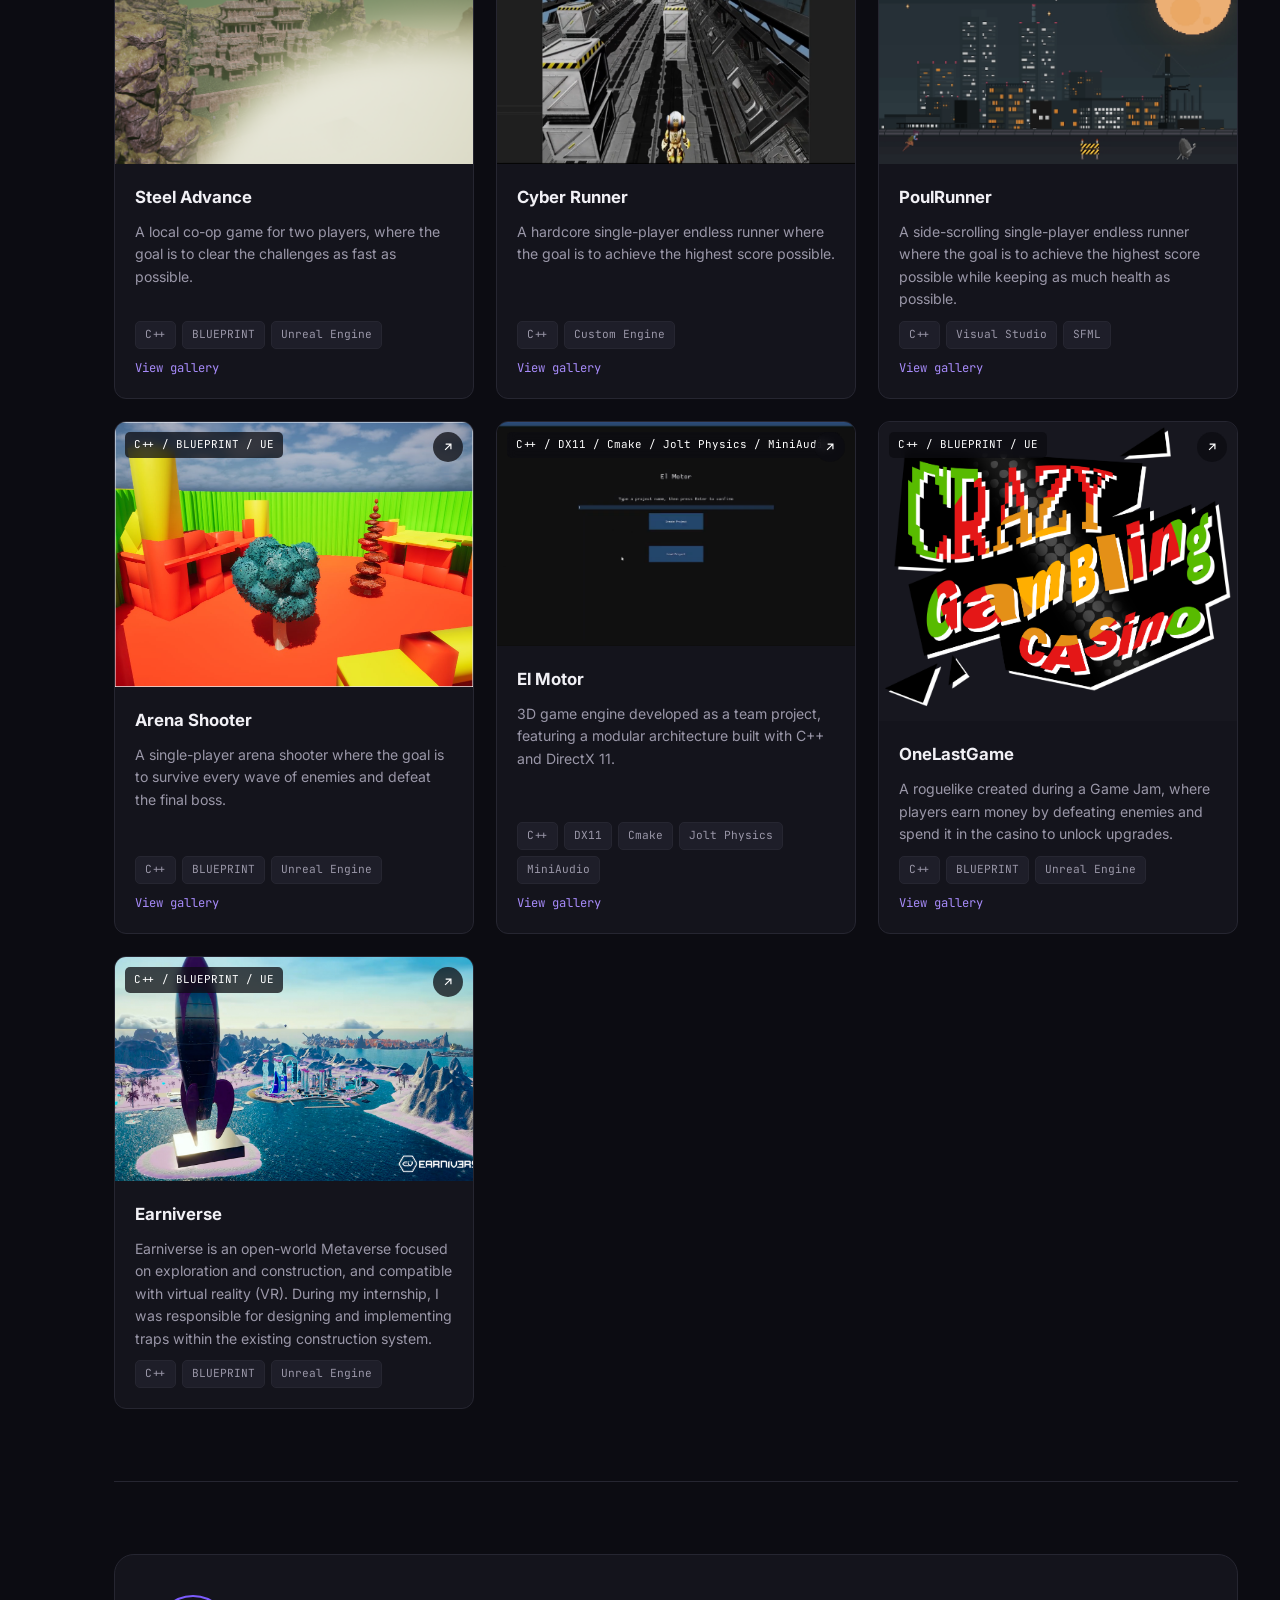
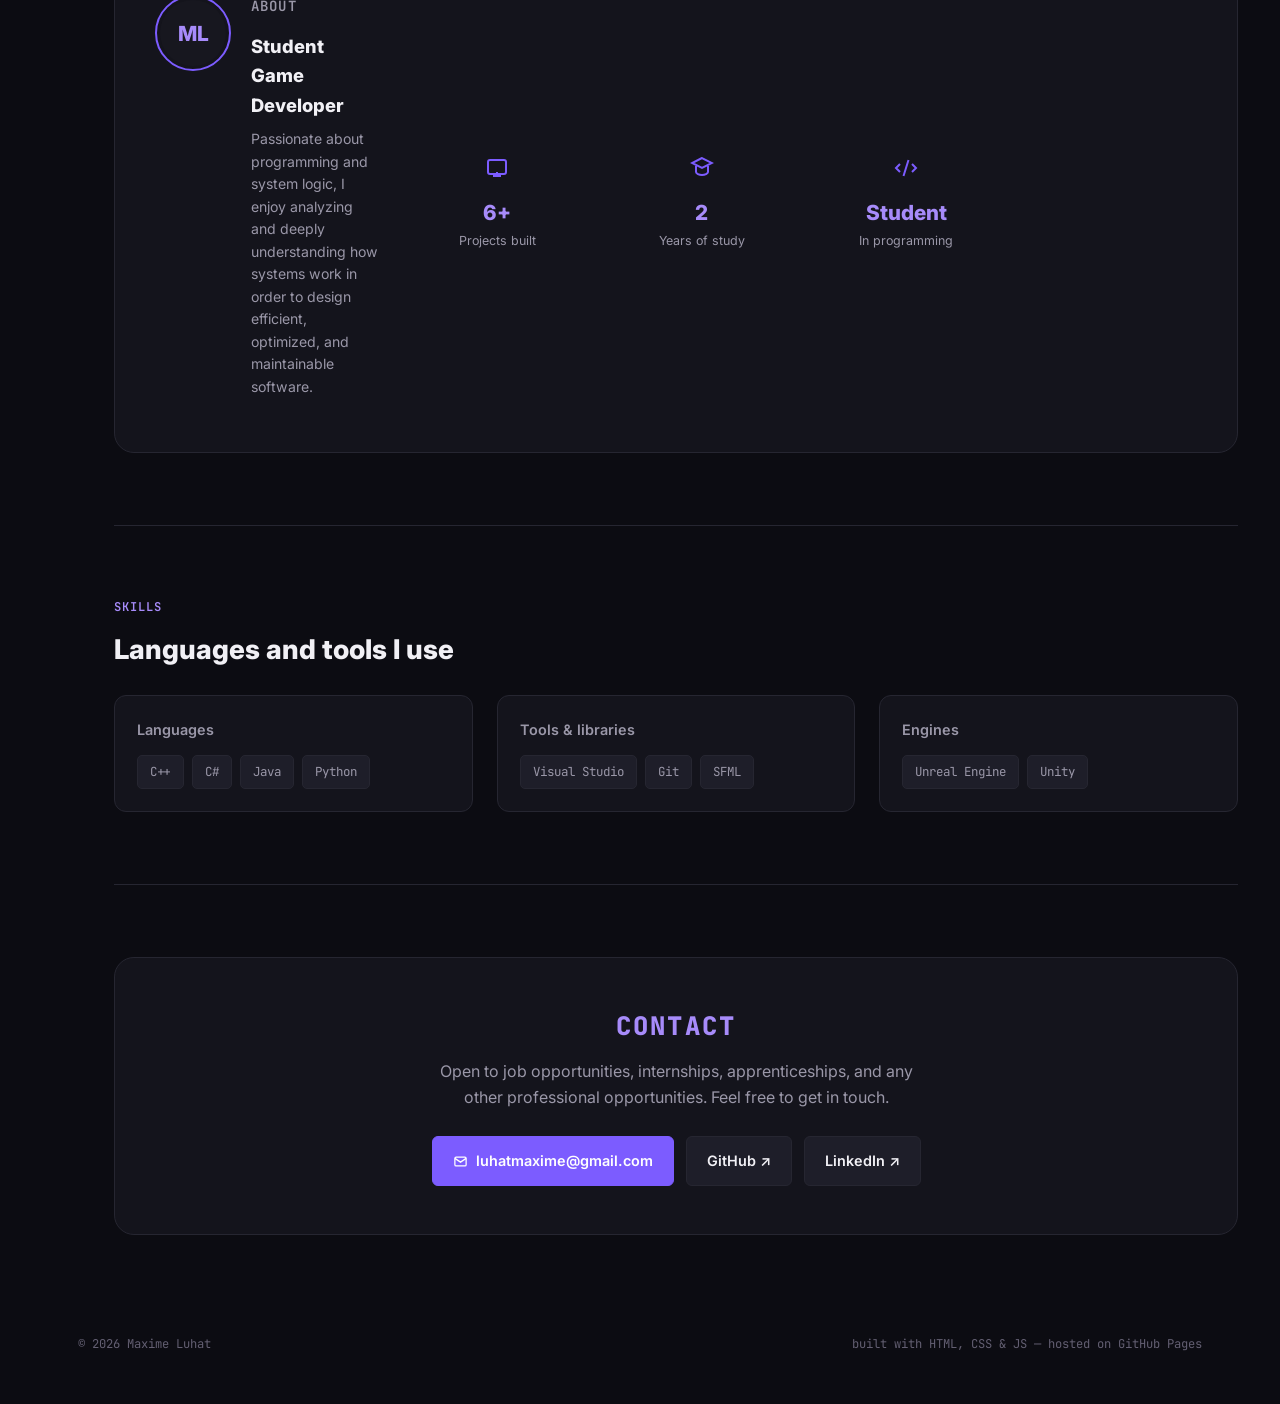
==== commit 61067e41: "Remove statistics section for passion in programming Removed a section displaying statistics about p" ====
--- a/index.html
+++ b/index.html
@@ -486,11 +486,6 @@
           <div class="num" data-i18n="about.stat3num">Étudiant</div>
           <div class="label" data-i18n="about.stat3">En programmation</div>
         </div>
-        <div class="stat">
-          <svg viewBox="0 0 24 24" fill="none" stroke="currentColor" stroke-width="2"><path d="M9 18h6M10 22h4M12 2a6 6 0 0 0-4 10.5c.6.6 1 1.4 1 2.5h6c0-1.1.4-1.9 1-2.5A6 6 0 0 0 12 2z"/></svg>
-          <div class="num" data-i18n="about.stat4num">Passionné</div>
-          <div class="label" data-i18n="about.stat4">Par les systèmes performants</div>
-        </div>
       </div>
     </section>
 
